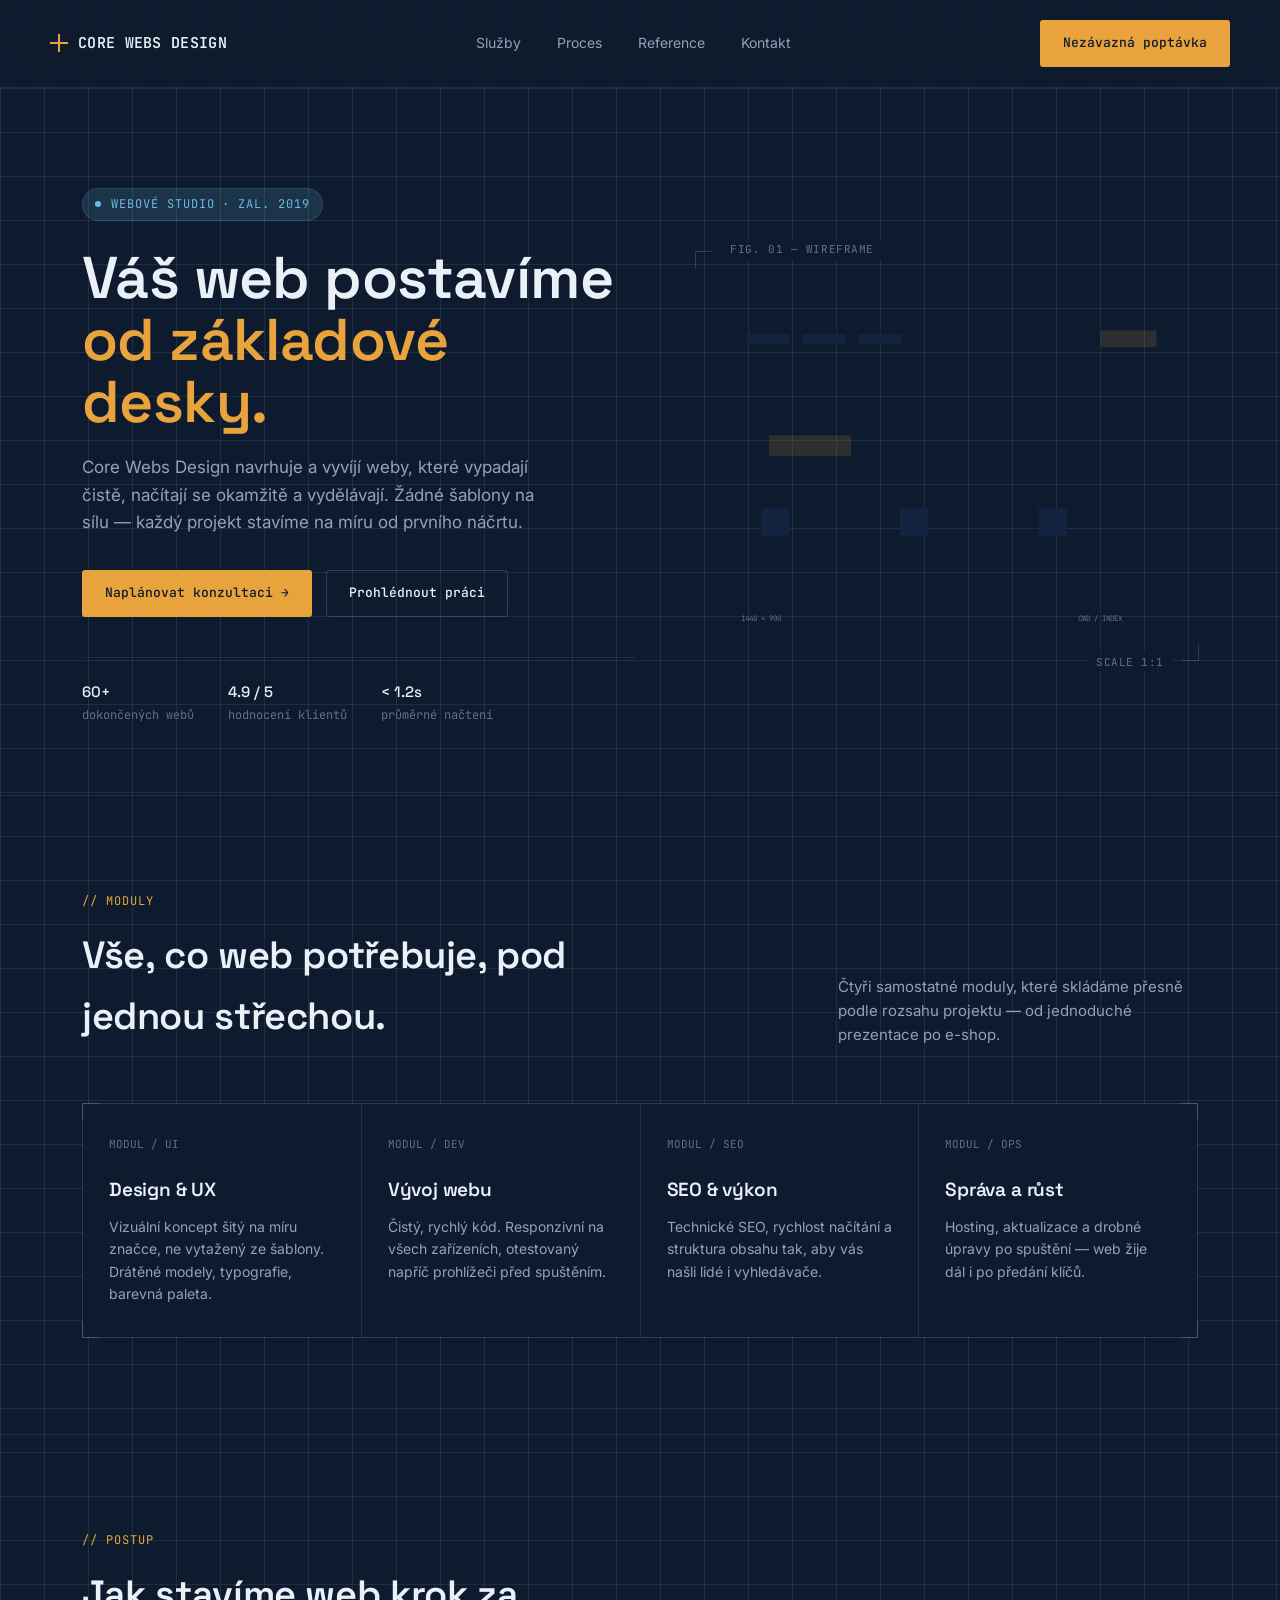
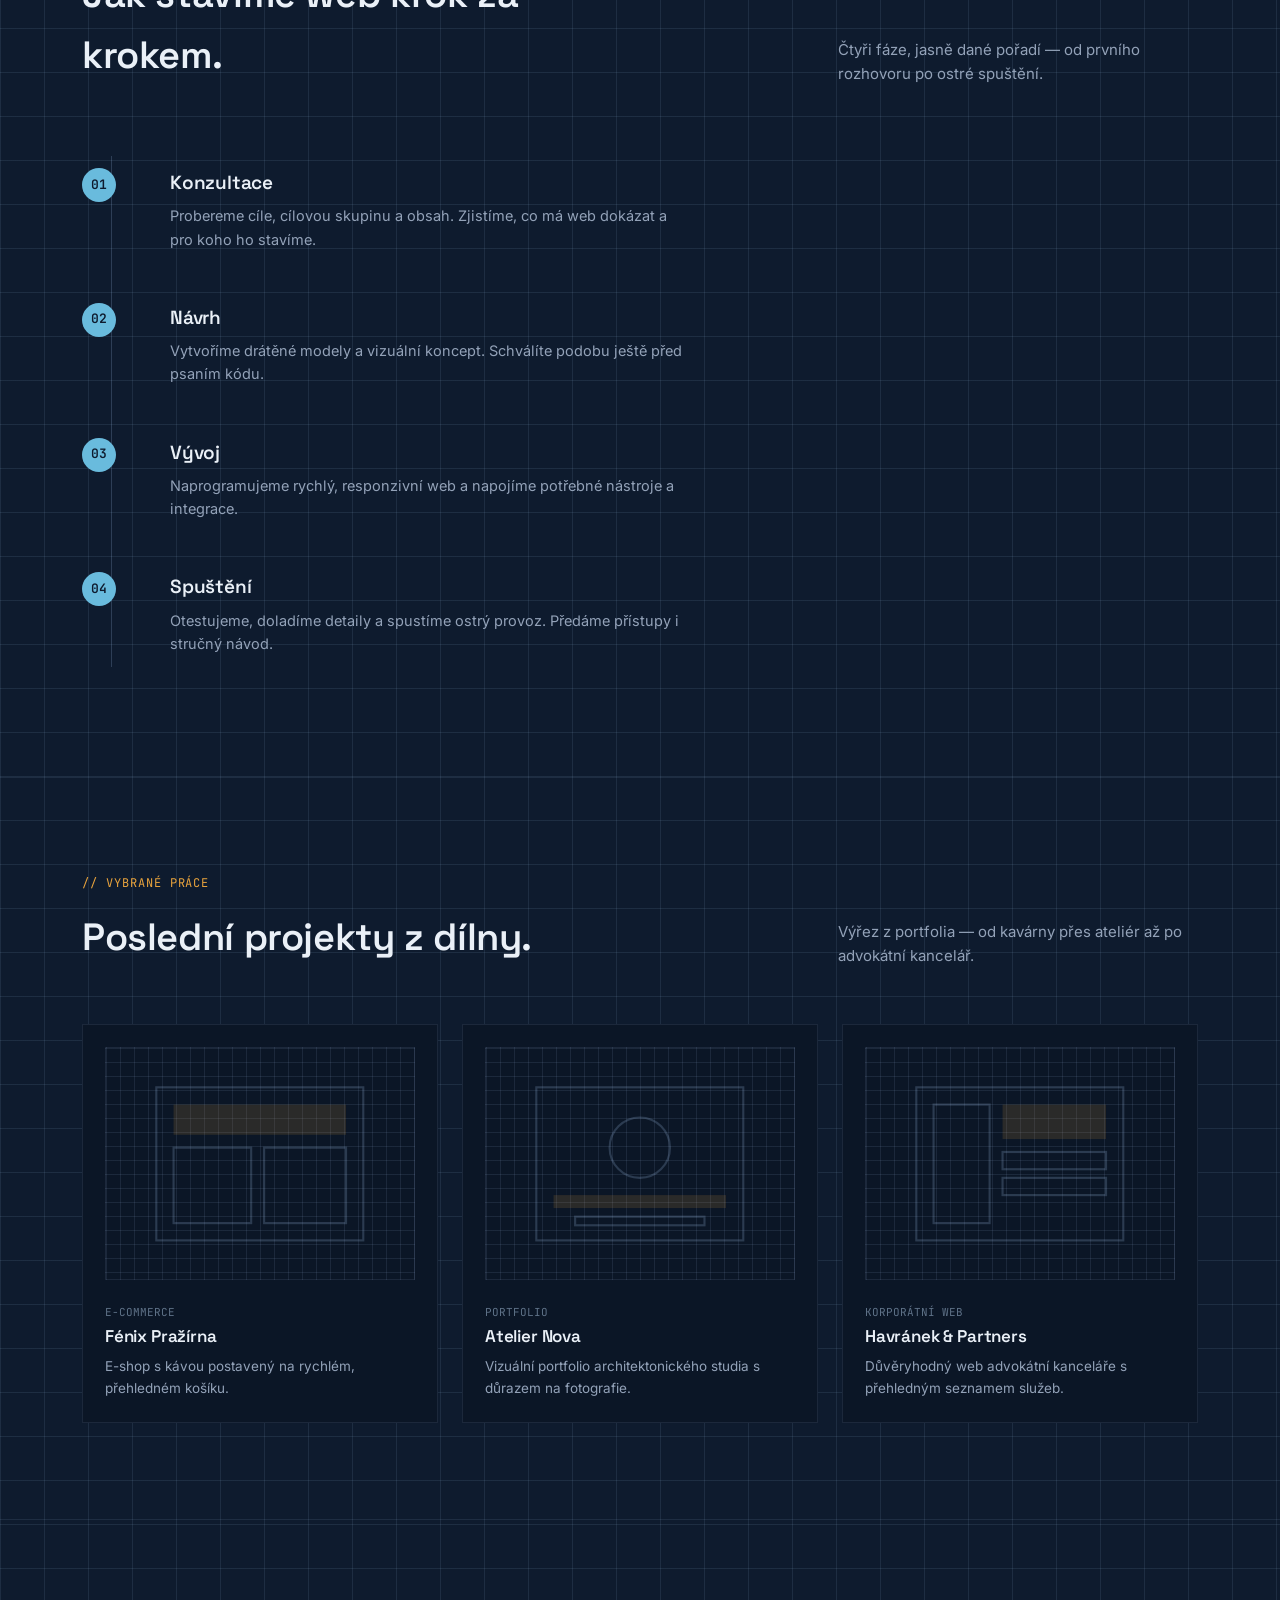
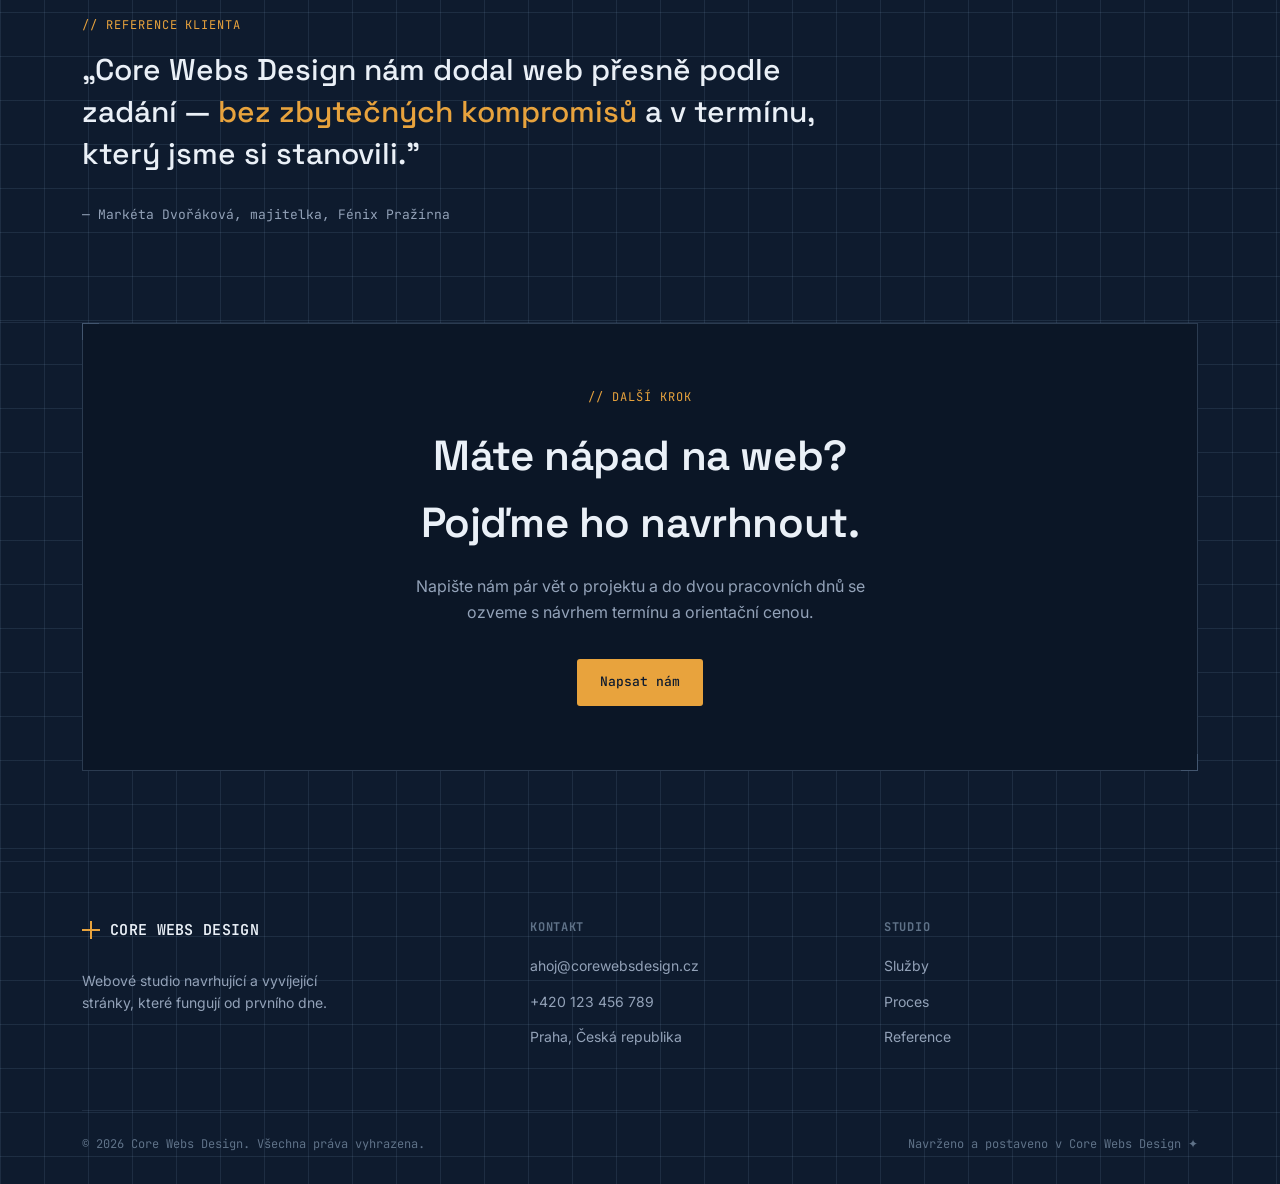
==== index.html @ 174289d1 "Add files via upload" ====
<!DOCTYPE html>
<html lang="cs">
<head>
<meta charset="UTF-8">
<meta name="viewport" content="width=device-width, initial-scale=1.0">
<title>Core Webs Design — Weby navržené od jádra</title>
<link rel="preconnect" href="https://fonts.googleapis.com">
<link rel="preconnect" href="https://fonts.gstatic.com" crossorigin>
<link href="https://fonts.googleapis.com/css2?family=Space+Grotesk:wght@400;500;600;700&family=Inter:wght@400;500;600&family=JetBrains+Mono:wght@400;500;600&display=swap" rel="stylesheet">
<style>
  :root{
    --ink:#0E1B2E;
    --panel:#132441;
    --panel-2:#0B1626;
    --grid-line: rgba(146,175,214,0.12);
    --grid-line-strong: rgba(146,175,214,0.24);
    --text:#EAF0F7;
    --text-muted:#93A2B8;
    --text-faint:#5F7288;
    --amber:#E8A33D;
    --amber-dim: rgba(232,163,61,0.14);
    --cyan:#69BBDD;
    --cyan-dim: rgba(105,187,221,0.16);
    --radius: 3px;
    --maxw: 1180px;
  }

  *{box-sizing:border-box; margin:0; padding:0;}

  html{scroll-behavior:smooth;}

  body{
    background:var(--ink);
    color:var(--text);
    font-family:'Inter', sans-serif;
    line-height:1.6;
    -webkit-font-smoothing:antialiased;
    background-image:
      linear-gradient(var(--grid-line) 1px, transparent 1px),
      linear-gradient(90deg, var(--grid-line) 1px, transparent 1px);
    background-size: 44px 44px;
  }

  .mono{ font-family:'JetBrains Mono', monospace; }

  h1,h2,h3{
    font-family:'Space Grotesk', sans-serif;
    font-weight:600;
    letter-spacing:-0.01em;
    color:var(--text);
  }

  a{ color:inherit; text-decoration:none; }

  img,svg{ display:block; max-width:100%; }

  .wrap{
    max-width:var(--maxw);
    margin:0 auto;
    padding:0 32px;
  }

  ::selection{ background:var(--amber); color:var(--ink); }

  :focus-visible{
    outline:2px solid var(--amber);
    outline-offset:3px;
  }

  /* ---------- Corner crosshairs (signature blueprint device) ---------- */
  .crosshairs{ position:relative; }
  .crosshairs::before,
  .crosshairs::after,
  .crosshairs .ch-tr,
  .crosshairs .ch-br{
    content:"";
    position:absolute;
    width:16px; height:16px;
    pointer-events:none;
  }
  .crosshairs::before{ top:-1px; left:-1px; border-top:1px solid var(--grid-line-strong); border-left:1px solid var(--grid-line-strong); }
  .crosshairs::after{ bottom:-1px; right:-1px; border-bottom:1px solid var(--grid-line-strong); border-right:1px solid var(--grid-line-strong); }
  .crosshairs .ch-tr{ top:-1px; right:-1px; border-top:1px solid var(--grid-line-strong); border-right:1px solid var(--grid-line-strong); }
  .crosshairs .ch-br{ bottom:-1px; left:-1px; border-bottom:1px solid var(--grid-line-strong); border-left:1px solid var(--grid-line-strong); }

  /* ---------- Header ---------- */
  header{
    position:sticky; top:0; z-index:50;
    background:rgba(14,27,46,0.86);
    backdrop-filter: blur(10px);
    border-bottom:1px solid var(--grid-line);
  }
  .nav{
    display:flex; align-items:center; justify-content:space-between;
    padding:20px 0;
  }
  .logo{
    display:flex; align-items:center; gap:10px;
    font-family:'JetBrains Mono', monospace;
    font-weight:600;
    font-size:15px;
    letter-spacing:0.02em;
    text-transform:uppercase;
  }
  .logo .mark{
    width:18px; height:18px;
    position:relative;
    flex-shrink:0;
  }
  .logo .mark::before, .logo .mark::after{
    content:""; position:absolute; background:var(--amber);
  }
  .logo .mark::before{ width:100%; height:2px; top:8px; left:0; }
  .logo .mark::after{ width:2px; height:100%; left:8px; top:0; }

  nav.links{ display:flex; gap:36px; }
  nav.links a{
    font-size:14px; color:var(--text-muted);
    transition:color .2s ease;
    position:relative;
  }
  nav.links a:hover{ color:var(--text); }

  .btn{
    display:inline-flex; align-items:center; gap:8px;
    font-family:'JetBrains Mono', monospace;
    font-size:13px;
    font-weight:500;
    padding:12px 22px;
    border-radius:var(--radius);
    border:1px solid transparent;
    cursor:pointer;
    transition:transform .15s ease, background .2s ease, border-color .2s ease;
    white-space:nowrap;
  }
  .btn-primary{
    background:var(--amber);
    color:var(--ink);
  }
  .btn-primary:hover{ transform:translateY(-2px); }
  .btn-ghost{
    border-color:var(--grid-line-strong);
    color:var(--text);
    background:transparent;
  }
  .btn-ghost:hover{ border-color:var(--amber); color:var(--amber); }

  .menu-toggle{ display:none; }

  /* ---------- Hero ---------- */
  .hero{
    padding:100px 0 90px;
  }
  .hero-grid{
    display:grid;
    grid-template-columns:1.05fr 0.95fr;
    gap:60px;
    align-items:center;
  }
  .eyebrow{
    display:inline-flex; align-items:center; gap:10px;
    font-family:'JetBrains Mono', monospace;
    font-size:12px;
    letter-spacing:0.08em;
    text-transform:uppercase;
    color:var(--cyan);
    padding:6px 12px;
    border:1px solid var(--cyan-dim);
    border-radius:20px;
    background:var(--cyan-dim);
    margin-bottom:26px;
  }
  .eyebrow .dot{ width:6px; height:6px; border-radius:50%; background:var(--cyan); }

  .hero h1{
    font-size:clamp(36px, 4.6vw, 60px);
    line-height:1.05;
    margin-bottom:22px;
  }
  .hero h1 em{
    font-style:normal;
    color:var(--amber);
  }
  .hero p.lede{
    font-size:17px;
    color:var(--text-muted);
    max-width:480px;
    margin-bottom:34px;
  }
  .hero-ctas{ display:flex; gap:14px; margin-bottom:40px; flex-wrap:wrap; }

  .hero-meta{
    display:flex; gap:34px;
    font-family:'JetBrains Mono', monospace;
    font-size:12px;
    color:var(--text-faint);
    border-top:1px solid var(--grid-line);
    padding-top:22px;
  }
  .hero-meta span b{ color:var(--text); font-weight:500; display:block; font-size:15px; margin-bottom:2px; font-family:'Space Grotesk',sans-serif;}

  /* Hero blueprint drawing */
  .blueprint-frame{
    position:relative;
    padding:26px;
  }
  .blueprint-frame .tag{
    position:absolute; top:-11px; left:26px;
    background:var(--ink);
    padding:0 8px;
    font-family:'JetBrains Mono', monospace;
    font-size:11px;
    letter-spacing:0.05em;
    color:var(--text-faint);
  }
  .blueprint-frame .tag-r{
    position:absolute; bottom:-11px; right:26px;
    background:var(--ink);
    padding:0 8px;
    font-family:'JetBrains Mono', monospace;
    font-size:11px;
    letter-spacing:0.05em;
    color:var(--text-faint);
  }

  #build-svg .draw{
    fill:none;
    stroke:var(--cyan);
    stroke-width:1.4;
    stroke-linecap:round;
    stroke-linejoin:round;
    stroke-dasharray:1;
    stroke-dashoffset:1;
    animation:draw-line 1.8s ease forwards;
    animation-delay: var(--d, 0s);
  }
  #build-svg .fill-block{
    fill:var(--panel);
    opacity:0;
    animation:fade-in .6s ease forwards;
    animation-delay: var(--d, 0s);
  }
  #build-svg .fill-amber{ fill:var(--amber-dim); }
  #build-svg .dim-text{ font-family:'JetBrains Mono', monospace; font-size:8px; fill:var(--text-faint); opacity:0; animation:fade-in .5s ease forwards; animation-delay: var(--d, 0s);}

  @keyframes fade-in{ to{ opacity:1; } }

  @media (prefers-reduced-motion: reduce){
    #build-svg .draw{ animation:none; stroke-dasharray:none; stroke-dashoffset:0; }
    #build-svg .fill-block, #build-svg .dim-text{ animation:none; opacity:1; }
  }

  /* ---------- Section shell ---------- */
  section{ padding:96px 0; border-top:1px solid var(--grid-line); position:relative; }
  .section-head{
    display:flex; justify-content:space-between; align-items:flex-end;
    gap:24px;
    margin-bottom:56px;
    flex-wrap:wrap;
  }
  .section-tag{
    font-family:'JetBrains Mono', monospace;
    font-size:12px;
    letter-spacing:0.08em;
    text-transform:uppercase;
    color:var(--amber);
    display:block;
    margin-bottom:14px;
  }
  .section-head h2{ font-size:clamp(26px,3vw,38px); max-width:560px; }
  .section-head p{ color:var(--text-muted); max-width:360px; font-size:15px; }

  /* ---------- Services ---------- */
  .services-grid{
    display:grid;
    grid-template-columns:repeat(4, 1fr);
    gap:1px;
    background:var(--grid-line);
    border:1px solid var(--grid-line);
  }
  .service-card{
    background:var(--ink);
    padding:32px 26px;
    transition:background .25s ease;
  }
  .service-card:hover{ background:var(--panel-2); }
  .service-card .code{
    font-family:'JetBrains Mono', monospace;
    font-size:11px;
    color:var(--text-faint);
    margin-bottom:22px;
    display:block;
  }
  .service-card h3{ font-size:19px; margin-bottom:10px; }
  .service-card p{ font-size:14px; color:var(--text-muted); }

  /* ---------- Process ---------- */
  .process-list{ position:relative; }
  .process-list::before{
    content:"";
    position:absolute;
    left:29px; top:14px; bottom:14px;
    width:1px;
    background:var(--grid-line-strong);
  }
  .process-item{
    display:grid;
    grid-template-columns:60px 1fr;
    gap:28px;
    padding:26px 0;
    position:relative;
  }
  .process-item .num{
    font-family:'JetBrains Mono', monospace;
    font-size:13px;
    color:var(--ink);
    background:var(--cyan);
    width:34px; height:34px;
    border-radius:50%;
    display:flex; align-items:center; justify-content:center;
    position:relative; z-index:1;
    font-weight:600;
  }
  .process-item h3{ font-size:19px; margin-bottom:6px; }
  .process-item p{ color:var(--text-muted); font-size:14.5px; max-width:520px; }

  /* ---------- Work ---------- */
  .work-grid{
    display:grid;
    grid-template-columns:repeat(3,1fr);
    gap:24px;
  }
  .work-card{
    padding:22px;
    border:1px solid var(--grid-line);
    background:var(--panel-2);
    transition:border-color .2s ease, transform .2s ease;
  }
  .work-card:hover{ border-color:var(--grid-line-strong); transform:translateY(-4px); }
  .work-thumb{
    aspect-ratio:4/3;
    border:1px solid var(--grid-line);
    margin-bottom:18px;
    position:relative;
    overflow:hidden;
    background:
      linear-gradient(var(--grid-line) 1px, transparent 1px),
      linear-gradient(90deg, var(--grid-line) 1px, transparent 1px);
    background-size:14px 14px;
    display:flex;
    align-items:center;
    justify-content:center;
  }
  .work-thumb svg{ width:70%; }
  .work-card .flabel{
    font-family:'JetBrains Mono', monospace;
    font-size:11px;
    color:var(--text-faint);
    margin-bottom:8px;
  }
  .work-card h3{ font-size:17px; margin-bottom:6px; }
  .work-card p{ font-size:13.5px; color:var(--text-muted); }

  /* ---------- Testimonial ---------- */
  .testimonial{
    max-width:760px;
  }
  .testimonial blockquote{
    font-family:'Space Grotesk', sans-serif;
    font-size:clamp(22px,2.6vw,30px);
    line-height:1.4;
    color:var(--text);
    font-weight:500;
    margin-bottom:26px;
  }
  .testimonial blockquote span{ color:var(--amber); }
  .testimonial cite{
    font-style:normal;
    font-family:'JetBrains Mono', monospace;
    font-size:13px;
    color:var(--text-muted);
  }

  /* ---------- CTA banner ---------- */
  .cta-banner{
    border-top:1px solid var(--grid-line);
    padding:90px 0;
  }
  .cta-inner{
    border:1px solid var(--grid-line-strong);
    padding:64px 48px;
    text-align:center;
    position:relative;
    background:var(--panel-2);
  }
  .cta-inner h2{ font-size:clamp(28px,3.6vw,42px); margin-bottom:18px; }
  .cta-inner p{ color:var(--text-muted); margin-bottom:34px; max-width:480px; margin-left:auto; margin-right:auto; }

  /* ---------- Footer ---------- */
  footer{ border-top:1px solid var(--grid-line); padding:56px 0 30px; }
  .footer-grid{
    display:grid;
    grid-template-columns:1.3fr 1fr 1fr;
    gap:40px;
    margin-bottom:50px;
  }
  footer h4{
    font-family:'JetBrains Mono', monospace;
    font-size:12px;
    text-transform:uppercase;
    letter-spacing:0.06em;
    color:var(--text-faint);
    margin-bottom:16px;
  }
  footer ul{ list-style:none; }
  footer ul li{ margin-bottom:10px; }
  footer ul li a{ color:var(--text-muted); font-size:14px; transition:color .2s ease; }
  footer ul li a:hover{ color:var(--amber); }
  .footer-bottom{
    display:flex; justify-content:space-between; align-items:center;
    border-top:1px solid var(--grid-line);
    padding-top:24px;
    font-family:'JetBrains Mono', monospace;
    font-size:12px;
    color:var(--text-faint);
    flex-wrap:wrap;
    gap:10px;
  }

  /* ---------- Responsive ---------- */
  @media (max-width:900px){
    .hero-grid{ grid-template-columns:1fr; }
    .blueprint-frame{ order:-1; }
    .services-grid{ grid-template-columns:repeat(2,1fr); }
    .work-grid{ grid-template-columns:1fr; }
    .footer-grid{ grid-template-columns:1fr 1fr; }
  }
  @media (max-width:640px){
    .wrap{ padding:0 20px; }
    nav.links{ display:none; }
    .hero{ padding:64px 0 60px; }
    .services-grid{ grid-template-columns:1fr; }
    .hero-meta{ flex-wrap:wrap; row-gap:16px; }
    .footer-grid{ grid-template-columns:1fr; }
    .cta-inner{ padding:44px 24px; }
    section{ padding:70px 0; }
  }
</style>
</head>
<body>

<header>
  <div class="wrap nav">
    <a href="#top" class="logo"><span class="mark"></span>Core Webs Design</a>
    <nav class="links">
      <a href="#sluzby">Služby</a>
      <a href="#proces">Proces</a>
      <a href="#reference">Reference</a>
      <a href="#kontakt">Kontakt</a>
    </nav>
    <a href="#kontakt" class="btn btn-primary">Nezávazná poptávka</a>
  </div>
</header>

<main id="top">

  <!-- ================= HERO ================= -->
  <section class="hero" style="border-top:none; padding-bottom:70px;">
    <div class="wrap hero-grid">
      <div>
        <span class="eyebrow"><span class="dot"></span>webové studio · zal. 2019</span>
        <h1>Váš web postavíme <em>od základové desky.</em></h1>
        <p class="lede">Core Webs Design navrhuje a vyvíjí weby, které vypadají čistě, načítají se okamžitě a vydělávají. Žádné šablony na sílu — každý projekt stavíme na míru od prvního náčrtu.</p>
        <div class="hero-ctas">
          <a href="#kontakt" class="btn btn-primary">Naplánovat konzultaci →</a>
          <a href="#reference" class="btn btn-ghost">Prohlédnout práci</a>
        </div>
        <div class="hero-meta">
          <span><b>60+</b>dokončených webů</span>
          <span><b>4.9 / 5</b>hodnocení klientů</span>
          <span><b>&lt; 1.2s</b>průměrné načtení</span>
        </div>
      </div>

      <div class="blueprint-frame crosshairs">
        <span class="tag mono">FIG. 01 — WIREFRAME</span>
        <span class="tag-r mono">SCALE 1:1</span>
        <svg id="build-svg" viewBox="0 0 480 380" xmlns="http://www.w3.org/2000/svg">
          <!-- outer browser frame -->
          <rect class="draw" x="10" y="10" width="460" height="360" rx="4" pathLength="1" style="--d:0s"/>
          <!-- browser bar -->
          <line class="draw" x1="10" y1="46" x2="470" y2="46" pathLength="1" style="--d:0.15s"/>
          <circle class="draw" cx="30" cy="28" r="5" pathLength="1" style="--d:0.2s"/>
          <circle class="draw" cx="48" cy="28" r="5" pathLength="1" style="--d:0.25s"/>
          <circle class="draw" cx="66" cy="28" r="5" pathLength="1" style="--d:0.3s"/>
          <rect class="draw" x="100" y="20" width="220" height="16" rx="8" pathLength="1" style="--d:0.35s"/>

          <!-- nav row -->
          <rect class="fill-block" x="26" y="60" width="46" height="10" style="--d:0.9s"/>
          <rect class="fill-block" x="86" y="60" width="46" height="10" style="--d:0.95s"/>
          <rect class="fill-block" x="146" y="60" width="46" height="10" style="--d:1s"/>
          <rect class="fill-amber fill-block" x="404" y="56" width="60" height="18" style="--d:1.05s"/>

          <!-- hero block -->
          <rect class="draw" x="26" y="92" width="428" height="120" pathLength="1" style="--d:0.5s"/>
          <line class="draw" x1="50" y1="126" x2="260" y2="126" pathLength="1" style="--d:0.75s"/>
          <line class="draw" x1="50" y1="146" x2="220" y2="146" pathLength="1" style="--d:0.8s"/>
          <rect class="fill-amber fill-block" x="50" y="168" width="88" height="22" style="--d:1.1s"/>

          <!-- three column cards -->
          <rect class="draw" x="26" y="230" width="132" height="120" pathLength="1" style="--d:0.55s"/>
          <rect class="draw" x="174" y="230" width="132" height="120" pathLength="1" style="--d:0.6s"/>
          <rect class="draw" x="322" y="230" width="132" height="120" pathLength="1" style="--d:0.65s"/>
          <rect class="fill-block" x="42" y="246" width="30" height="30" style="--d:1.15s"/>
          <rect class="fill-block" x="190" y="246" width="30" height="30" style="--d:1.2s"/>
          <rect class="fill-block" x="338" y="246" width="30" height="30" style="--d:1.25s"/>
          <line class="draw" x1="42" y1="296" x2="140" y2="296" pathLength="1" style="--d:0.85s"/>
          <line class="draw" x1="190" y1="296" x2="288" y2="296" pathLength="1" style="--d:0.9s"/>
          <line class="draw" x1="338" y1="296" x2="436" y2="296" pathLength="1" style="--d:0.95s"/>

          <!-- dimension annotations -->
          <text class="dim-text" x="20" y="366" style="--d:1.4s">1440 × 900</text>
          <text class="dim-text" x="380" y="366" style="--d:1.5s">CWD / INDEX</text>
        </svg>
      </div>
    </div>
  </section>

  <!-- ================= SLUŽBY ================= -->
  <section id="sluzby">
    <div class="wrap">
      <div class="section-head">
        <div>
          <span class="section-tag">// moduly</span>
          <h2>Vše, co web potřebuje, pod jednou střechou.</h2>
        </div>
        <p>Čtyři samostatné moduly, které skládáme přesně podle rozsahu projektu — od jednoduché prezentace po e-shop.</p>
      </div>
    </div>
    <div class="wrap">
      <div class="services-grid crosshairs">
        <div class="ch-tr"></div><div class="ch-br"></div>
        <div class="service-card">
          <span class="code mono">MODUL / UI</span>
          <h3>Design & UX</h3>
          <p>Vizuální koncept šitý na míru značce, ne vytažený ze šablony. Drátěné modely, typografie, barevná paleta.</p>
        </div>
        <div class="service-card">
          <span class="code mono">MODUL / DEV</span>
          <h3>Vývoj webu</h3>
          <p>Čistý, rychlý kód. Responzivní na všech zařízeních, otestovaný napříč prohlížeči před spuštěním.</p>
        </div>
        <div class="service-card">
          <span class="code mono">MODUL / SEO</span>
          <h3>SEO & výkon</h3>
          <p>Technické SEO, rychlost načítání a struktura obsahu tak, aby vás našli lidé i vyhledávače.</p>
        </div>
        <div class="service-card">
          <span class="code mono">MODUL / OPS</span>
          <h3>Správa a růst</h3>
          <p>Hosting, aktualizace a drobné úpravy po spuštění — web žije dál i po předání klíčů.</p>
        </div>
      </div>
    </div>
  </section>

  <!-- ================= PROCES ================= -->
  <section id="proces">
    <div class="wrap">
      <div class="section-head">
        <div>
          <span class="section-tag">// postup</span>
          <h2>Jak stavíme web krok za krokem.</h2>
        </div>
        <p>Čtyři fáze, jasně dané pořadí — od prvního rozhovoru po ostré spuštění.</p>
      </div>

      <div class="process-list">
        <div class="process-item">
          <span class="num mono">01</span>
          <div>
            <h3>Konzultace</h3>
            <p>Probereme cíle, cílovou skupinu a obsah. Zjistíme, co má web dokázat a pro koho ho stavíme.</p>
          </div>
        </div>
        <div class="process-item">
          <span class="num mono">02</span>
          <div>
            <h3>Návrh</h3>
            <p>Vytvoříme drátěné modely a vizuální koncept. Schválíte podobu ještě před psaním kódu.</p>
          </div>
        </div>
        <div class="process-item">
          <span class="num mono">03</span>
          <div>
            <h3>Vývoj</h3>
            <p>Naprogramujeme rychlý, responzivní web a napojíme potřebné nástroje a integrace.</p>
          </div>
        </div>
        <div class="process-item">
          <span class="num mono">04</span>
          <div>
            <h3>Spuštění</h3>
            <p>Otestujeme, doladíme detaily a spustíme ostrý provoz. Předáme přístupy i stručný návod.</p>
          </div>
        </div>
      </div>
    </div>
  </section>

  <!-- ================= REFERENCE ================= -->
  <section id="reference">
    <div class="wrap">
      <div class="section-head">
        <div>
          <span class="section-tag">// vybrané práce</span>
          <h2>Poslední projekty z dílny.</h2>
        </div>
        <p>Výřez z portfolia — od kavárny přes ateliér až po advokátní kancelář.</p>
      </div>

      <div class="work-grid">
        <div class="work-card">
          <div class="work-thumb">
            <svg viewBox="0 0 100 75"><rect x="2" y="2" width="96" height="71" fill="none" stroke="var(--grid-line-strong)"/><rect x="10" y="10" width="80" height="14" fill="var(--amber-dim)"/><rect x="10" y="30" width="36" height="35" fill="none" stroke="var(--grid-line-strong)"/><rect x="52" y="30" width="38" height="35" fill="none" stroke="var(--grid-line-strong)"/></svg>
          </div>
          <span class="flabel mono">E-COMMERCE</span>
          <h3>Fénix Pražírna</h3>
          <p>E-shop s kávou postavený na rychlém, přehledném košíku.</p>
        </div>
        <div class="work-card">
          <div class="work-thumb">
            <svg viewBox="0 0 100 75"><rect x="2" y="2" width="96" height="71" fill="none" stroke="var(--grid-line-strong)"/><circle cx="50" cy="30" r="14" fill="none" stroke="var(--grid-line-strong)"/><rect x="10" y="52" width="80" height="6" fill="var(--amber-dim)"/><rect x="20" y="62" width="60" height="4" fill="none" stroke="var(--grid-line-strong)"/></svg>
          </div>
          <span class="flabel mono">PORTFOLIO</span>
          <h3>Atelier Nova</h3>
          <p>Vizuální portfolio architektonického studia s důrazem na fotografie.</p>
        </div>
        <div class="work-card">
          <div class="work-thumb">
            <svg viewBox="0 0 100 75"><rect x="2" y="2" width="96" height="71" fill="none" stroke="var(--grid-line-strong)"/><rect x="10" y="10" width="26" height="55" fill="none" stroke="var(--grid-line-strong)"/><rect x="42" y="10" width="48" height="16" fill="var(--amber-dim)"/><rect x="42" y="32" width="48" height="8" fill="none" stroke="var(--grid-line-strong)"/><rect x="42" y="44" width="48" height="8" fill="none" stroke="var(--grid-line-strong)"/></svg>
          </div>
          <span class="flabel mono">KORPORÁTNÍ WEB</span>
          <h3>Havránek & Partners</h3>
          <p>Důvěryhodný web advokátní kanceláře s přehledným seznamem služeb.</p>
        </div>
      </div>
    </div>
  </section>

  <!-- ================= TESTIMONIAL ================= -->
  <section>
    <div class="wrap">
      <div class="testimonial">
        <span class="section-tag">// reference klienta</span>
        <blockquote>„Core Webs Design nám dodal web přesně podle zadání — <span>bez zbytečných kompromisů</span> a v termínu, který jsme si stanovili."</blockquote>
        <cite>— Markéta Dvořáková, majitelka, Fénix Pražírna</cite>
      </div>
    </div>
  </section>

  <!-- ================= CTA ================= -->
  <section class="cta-banner" style="padding-top:0;">
    <div class="wrap">
      <div class="cta-inner crosshairs">
        <span class="section-tag" style="display:flex; justify-content:center;">// další krok</span>
        <h2>Máte nápad na web?<br>Pojďme ho navrhnout.</h2>
        <p>Napište nám pár vět o projektu a do dvou pracovních dnů se ozveme s návrhem termínu a orientační cenou.</p>
        <a href="#kontakt" class="btn btn-primary">Napsat nám</a>
      </div>
    </div>
  </section>

</main>

<footer id="kontakt">
  <div class="wrap">
    <div class="footer-grid">
      <div>
        <a href="#top" class="logo" style="margin-bottom:14px; display:inline-flex;"><span class="mark"></span>Core Webs Design</a>
        <p style="color:var(--text-muted); font-size:14px; max-width:280px; margin-top:14px;">Webové studio navrhující a vyvíjející stránky, které fungují od prvního dne.</p>
      </div>
      <div>
        <h4>Kontakt</h4>
        <ul>
          <li><a href="mailto:ahoj@corewebsdesign.cz">ahoj@corewebsdesign.cz</a></li>
          <li><a href="tel:+420123456789">+420 123 456 789</a></li>
          <li><a href="#">Praha, Česká republika</a></li>
        </ul>
      </div>
      <div>
        <h4>Studio</h4>
        <ul>
          <li><a href="#sluzby">Služby</a></li>
          <li><a href="#proces">Proces</a></li>
          <li><a href="#reference">Reference</a></li>
        </ul>
      </div>
    </div>
    <div class="footer-bottom">
      <span>© 2026 Core Webs Design. Všechna práva vyhrazena.</span>
      <span>Navrženo a postaveno v Core Webs Design ✦</span>
    </div>
  </div>
</footer>

</body>
</html>
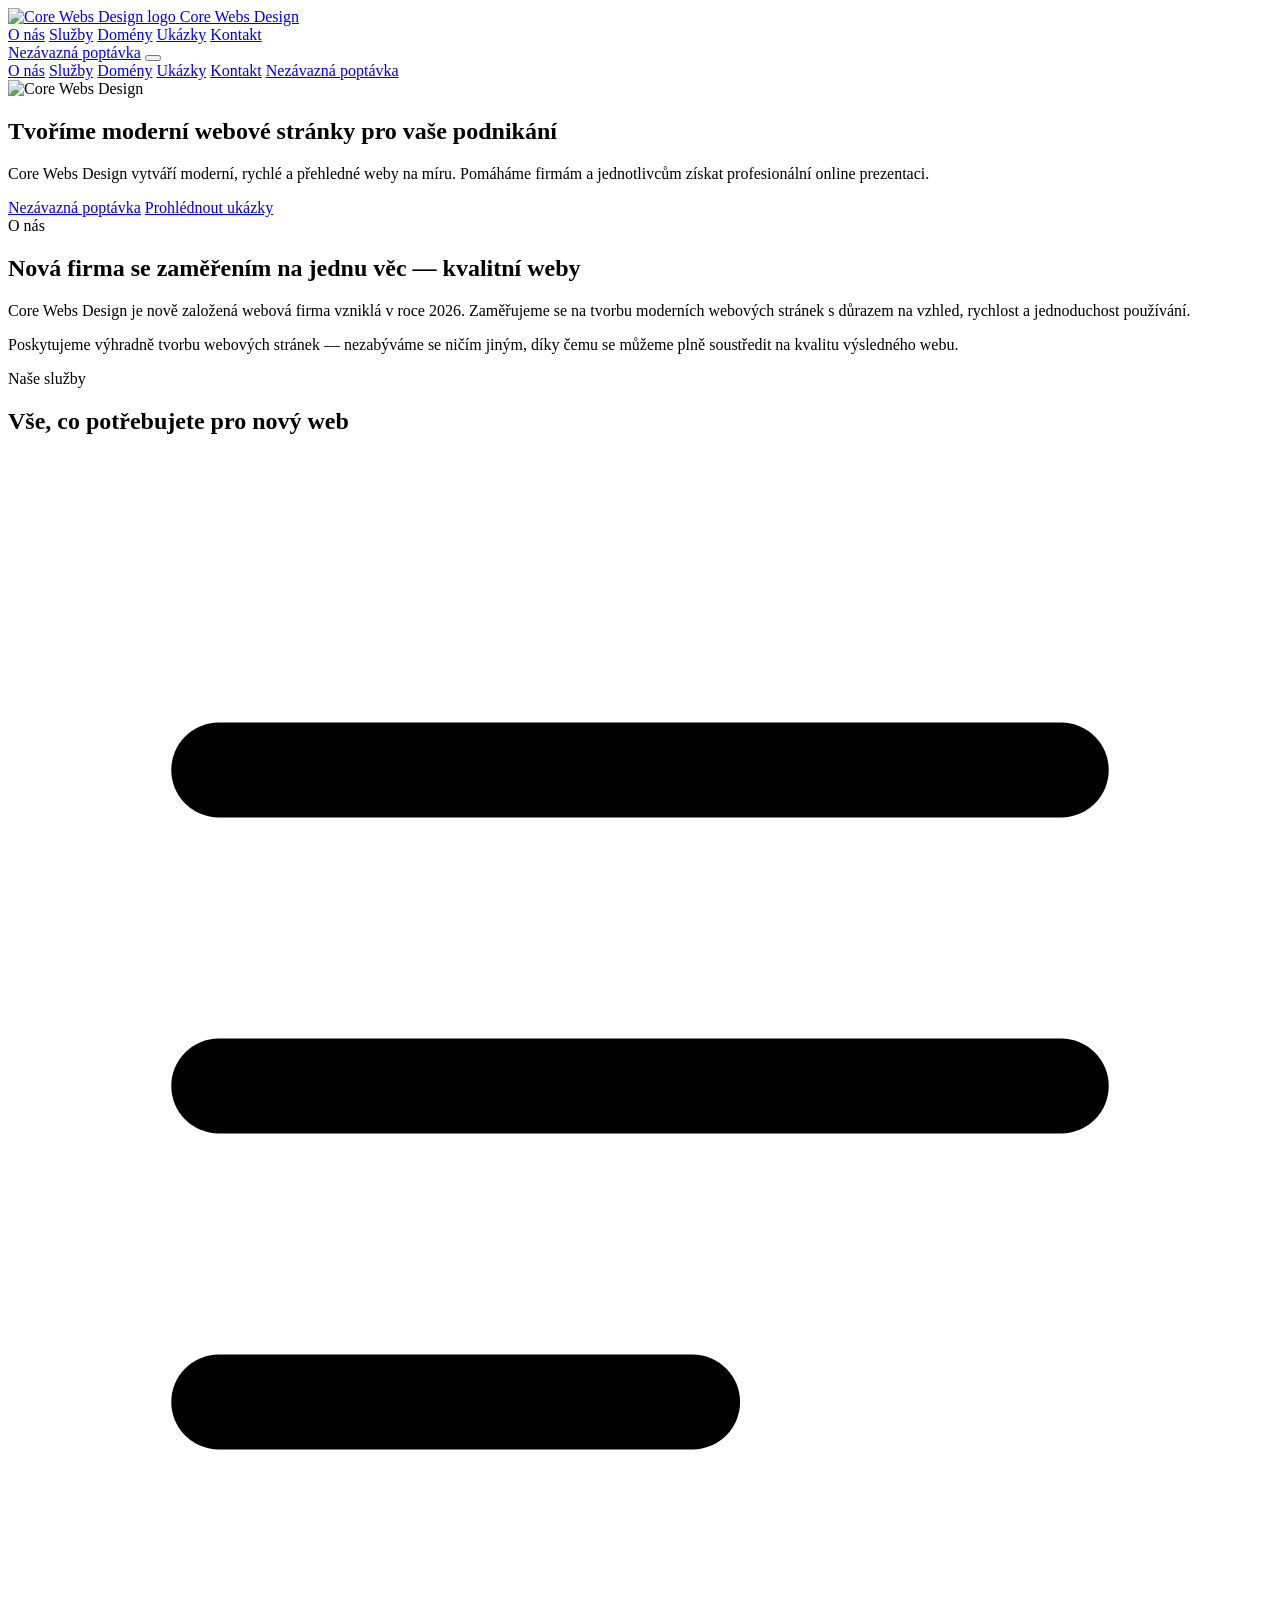
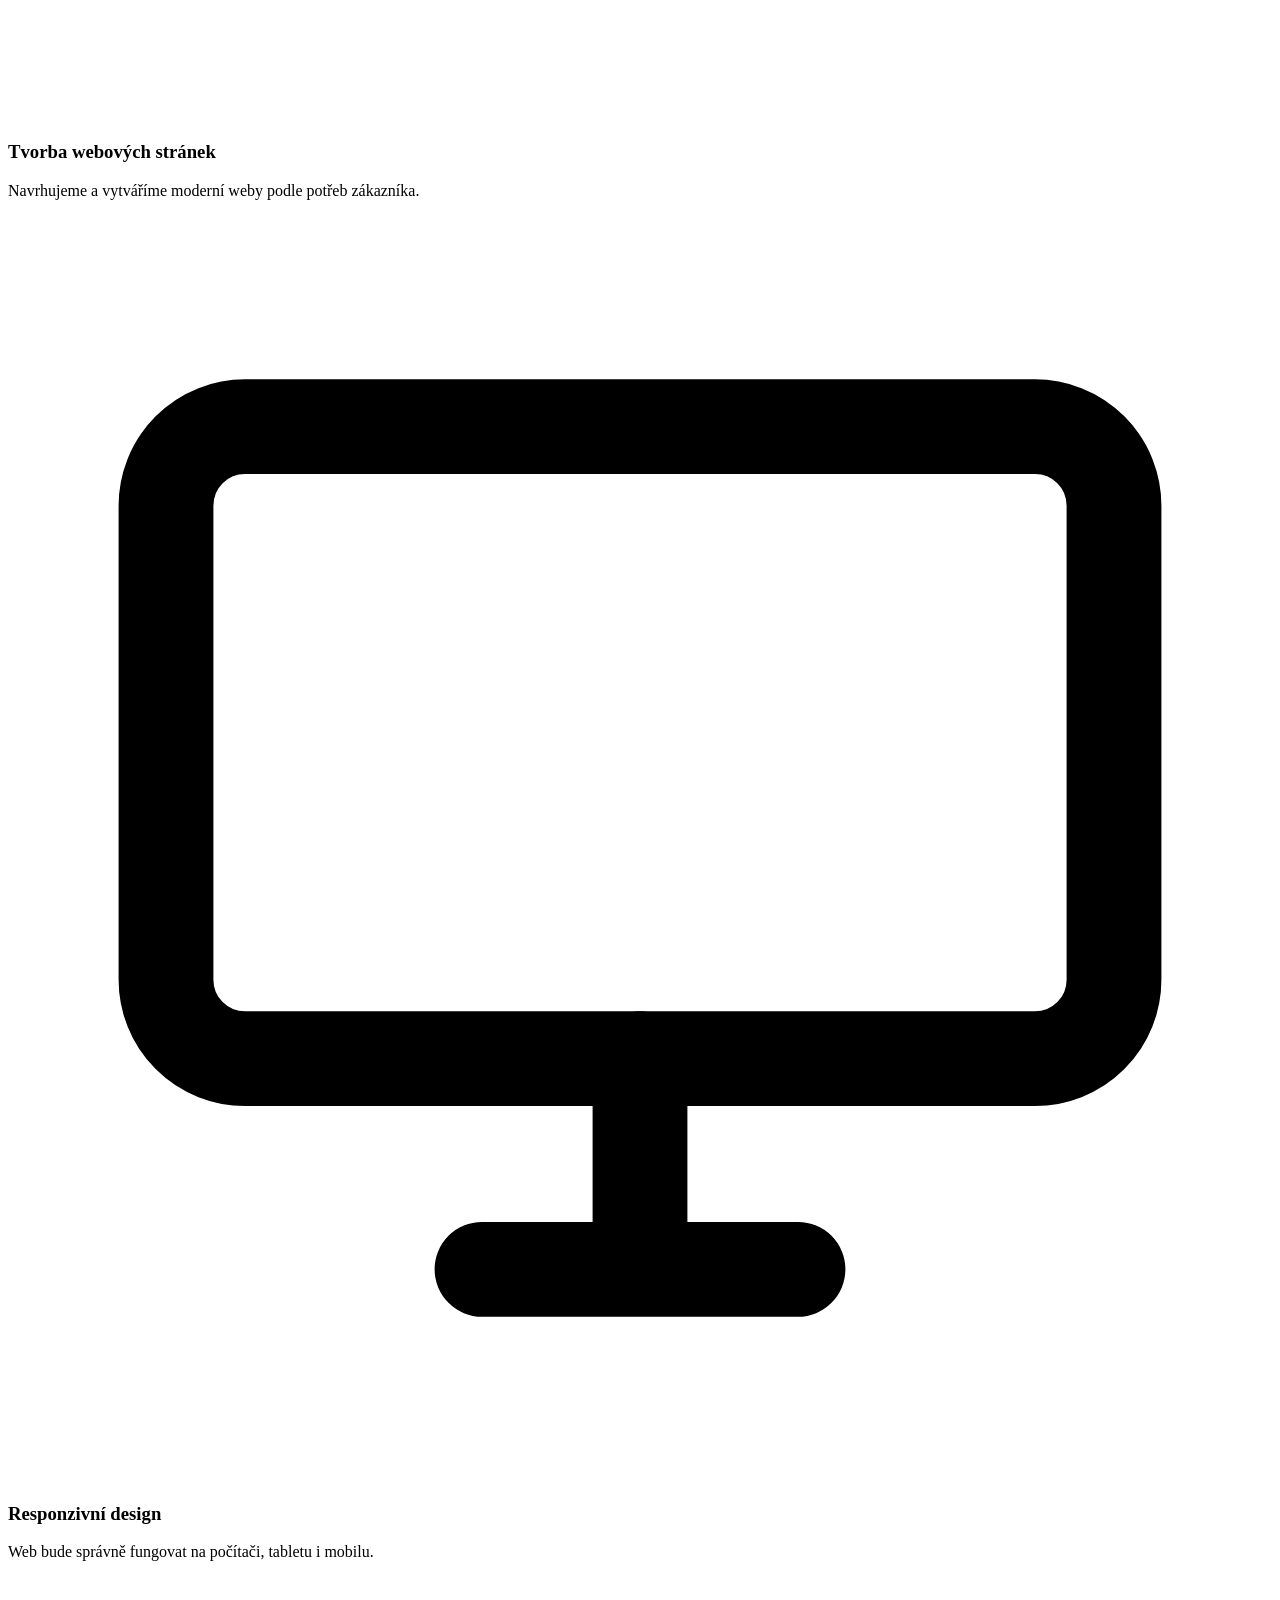
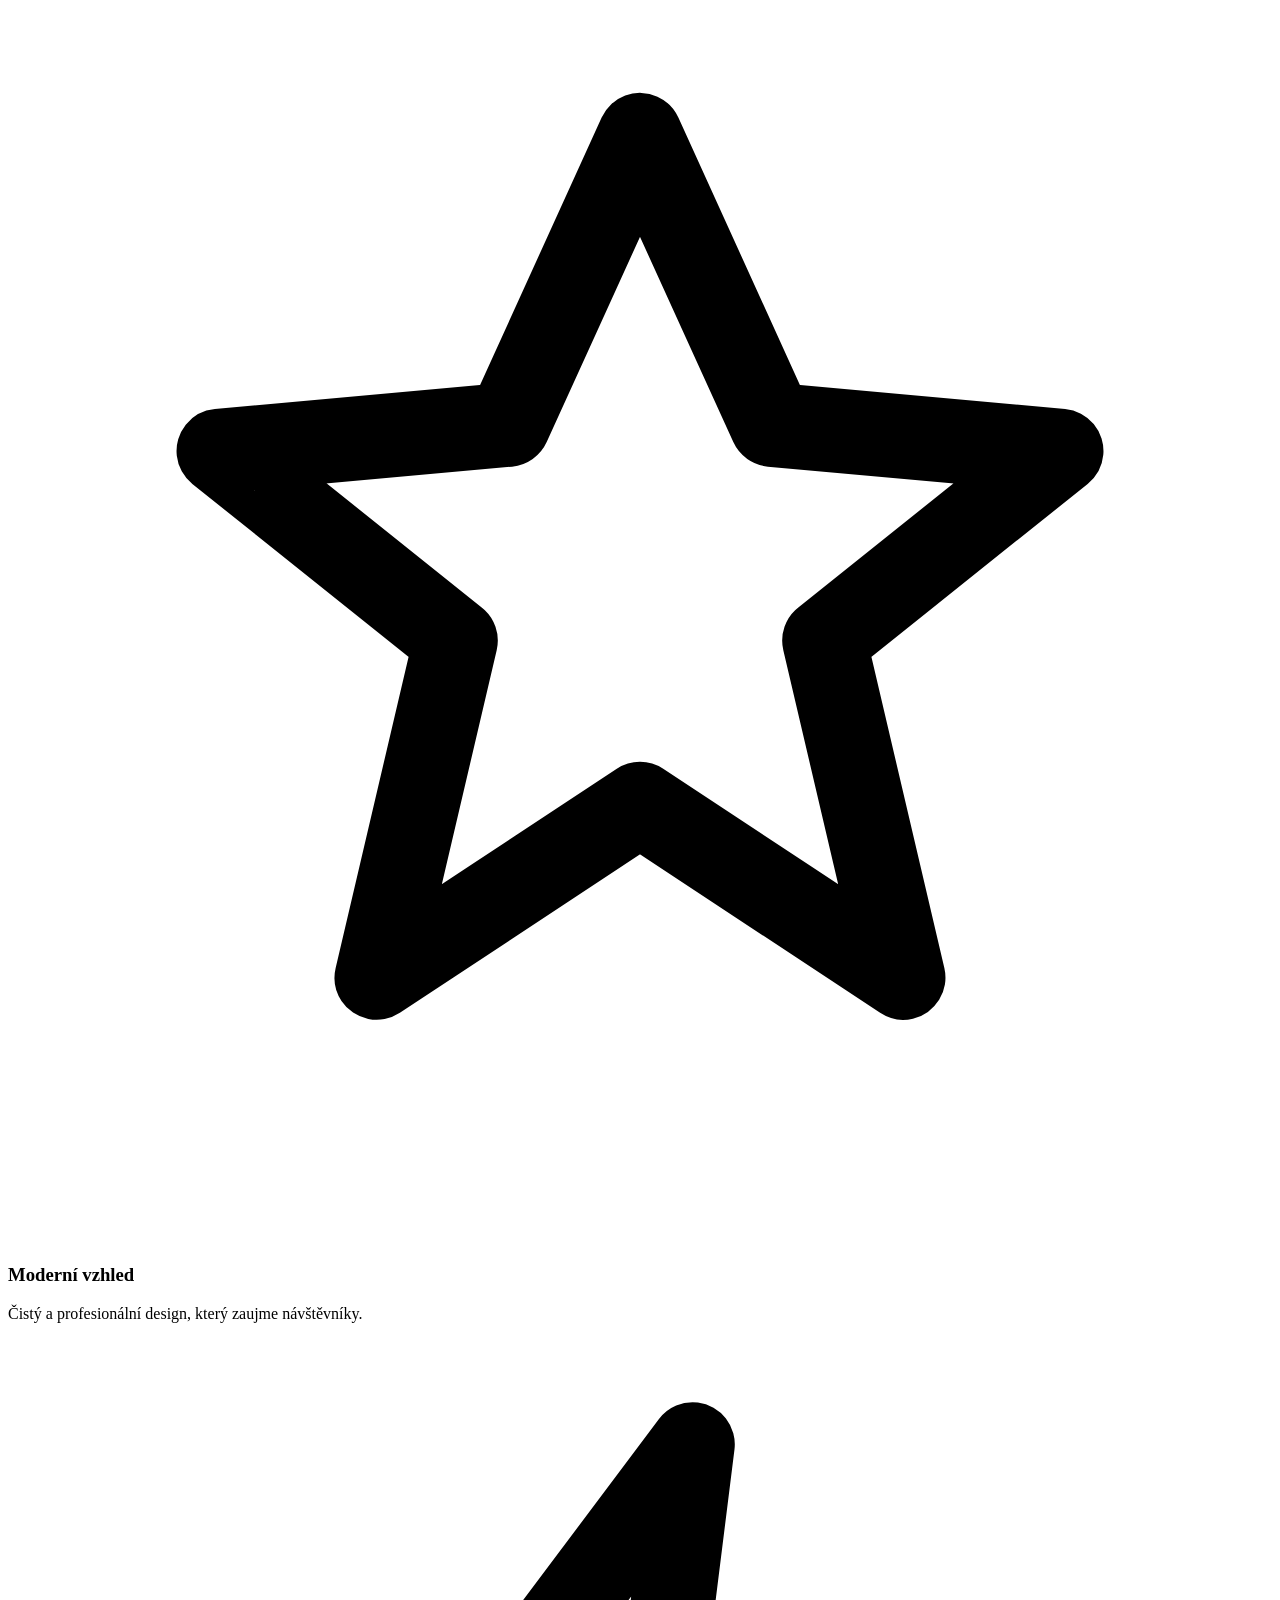
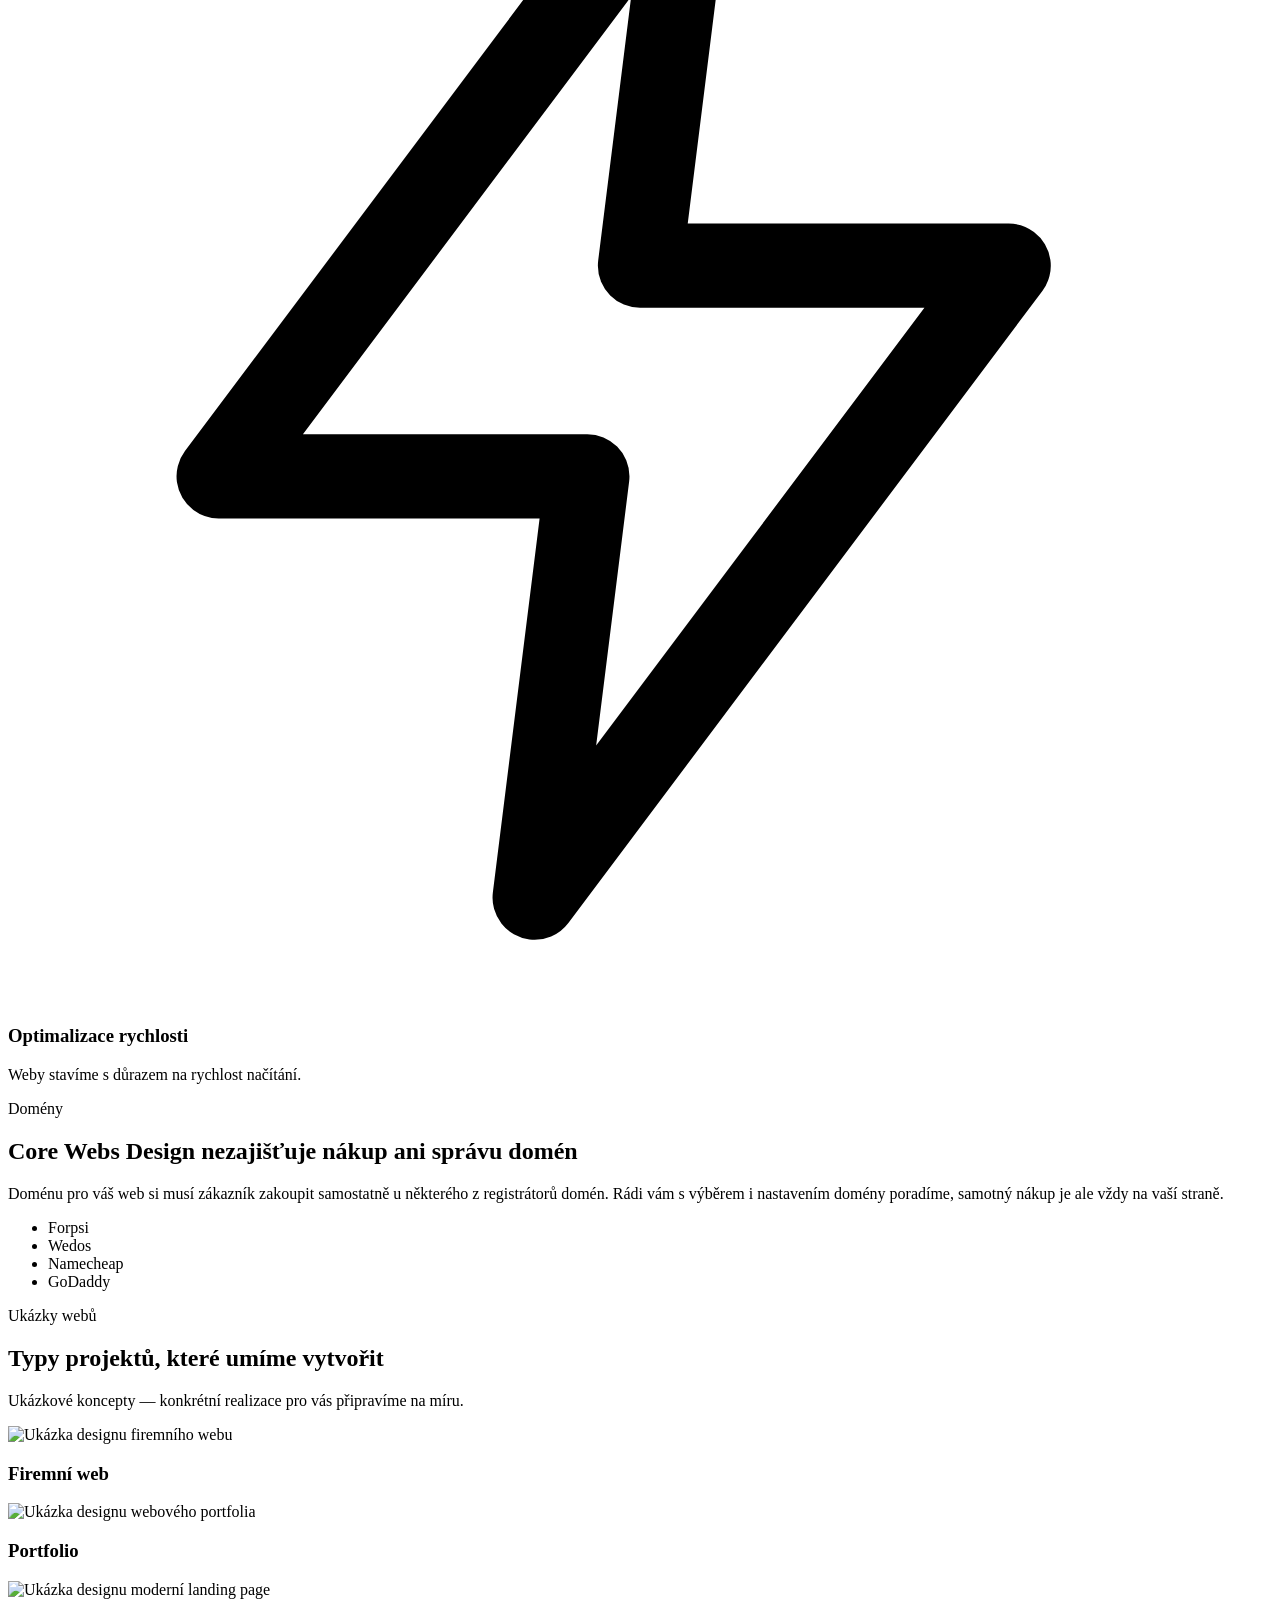
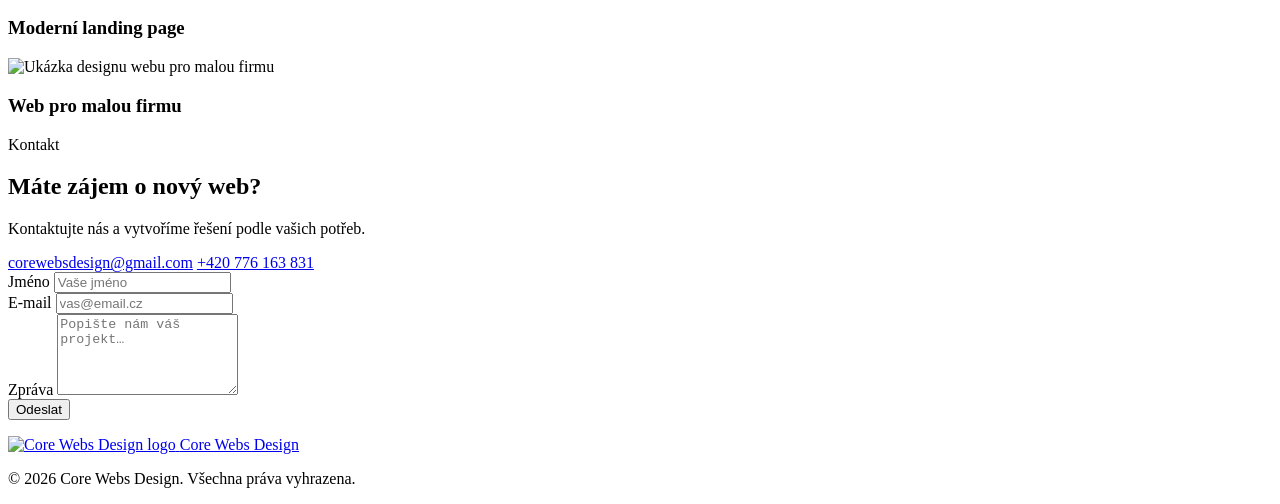
==== commit c1a099a5: "Add files via upload" ====
--- a/index.html
+++ b/index.html
@@ -1,708 +1,240 @@
-<!DOCTYPE html>
-<html lang="cs">
-<head>
-<meta charset="UTF-8">
-<meta name="viewport" content="width=device-width, initial-scale=1.0">
-<title>Core Webs Design — Weby navržené od jádra</title>
-<link rel="preconnect" href="https://fonts.googleapis.com">
-<link rel="preconnect" href="https://fonts.gstatic.com" crossorigin>
-<link href="https://fonts.googleapis.com/css2?family=Space+Grotesk:wght@400;500;600;700&family=Inter:wght@400;500;600&family=JetBrains+Mono:wght@400;500;600&display=swap" rel="stylesheet">
-<style>
-  :root{
-    --ink:#0E1B2E;
-    --panel:#132441;
-    --panel-2:#0B1626;
-    --grid-line: rgba(146,175,214,0.12);
-    --grid-line-strong: rgba(146,175,214,0.24);
-    --text:#EAF0F7;
-    --text-muted:#93A2B8;
-    --text-faint:#5F7288;
-    --amber:#E8A33D;
-    --amber-dim: rgba(232,163,61,0.14);
-    --cyan:#69BBDD;
-    --cyan-dim: rgba(105,187,221,0.16);
-    --radius: 3px;
-    --maxw: 1180px;
-  }
-
-  *{box-sizing:border-box; margin:0; padding:0;}
-
-  html{scroll-behavior:smooth;}
-
-  body{
-    background:var(--ink);
-    color:var(--text);
-    font-family:'Inter', sans-serif;
-    line-height:1.6;
-    -webkit-font-smoothing:antialiased;
-    background-image:
-      linear-gradient(var(--grid-line) 1px, transparent 1px),
-      linear-gradient(90deg, var(--grid-line) 1px, transparent 1px);
-    background-size: 44px 44px;
-  }
-
-  .mono{ font-family:'JetBrains Mono', monospace; }
-
-  h1,h2,h3{
-    font-family:'Space Grotesk', sans-serif;
-    font-weight:600;
-    letter-spacing:-0.01em;
-    color:var(--text);
-  }
-
-  a{ color:inherit; text-decoration:none; }
-
-  img,svg{ display:block; max-width:100%; }
-
-  .wrap{
-    max-width:var(--maxw);
-    margin:0 auto;
-    padding:0 32px;
-  }
-
-  ::selection{ background:var(--amber); color:var(--ink); }
-
-  :focus-visible{
-    outline:2px solid var(--amber);
-    outline-offset:3px;
-  }
-
-  /* ---------- Corner crosshairs (signature blueprint device) ---------- */
-  .crosshairs{ position:relative; }
-  .crosshairs::before,
-  .crosshairs::after,
-  .crosshairs .ch-tr,
-  .crosshairs .ch-br{
-    content:"";
-    position:absolute;
-    width:16px; height:16px;
-    pointer-events:none;
-  }
-  .crosshairs::before{ top:-1px; left:-1px; border-top:1px solid var(--grid-line-strong); border-left:1px solid var(--grid-line-strong); }
-  .crosshairs::after{ bottom:-1px; right:-1px; border-bottom:1px solid var(--grid-line-strong); border-right:1px solid var(--grid-line-strong); }
-  .crosshairs .ch-tr{ top:-1px; right:-1px; border-top:1px solid var(--grid-line-strong); border-right:1px solid var(--grid-line-strong); }
-  .crosshairs .ch-br{ bottom:-1px; left:-1px; border-bottom:1px solid var(--grid-line-strong); border-left:1px solid var(--grid-line-strong); }
-
-  /* ---------- Header ---------- */
-  header{
-    position:sticky; top:0; z-index:50;
-    background:rgba(14,27,46,0.86);
-    backdrop-filter: blur(10px);
-    border-bottom:1px solid var(--grid-line);
-  }
-  .nav{
-    display:flex; align-items:center; justify-content:space-between;
-    padding:20px 0;
-  }
-  .logo{
-    display:flex; align-items:center; gap:10px;
-    font-family:'JetBrains Mono', monospace;
-    font-weight:600;
-    font-size:15px;
-    letter-spacing:0.02em;
-    text-transform:uppercase;
-  }
-  .logo .mark{
-    width:18px; height:18px;
-    position:relative;
-    flex-shrink:0;
-  }
-  .logo .mark::before, .logo .mark::after{
-    content:""; position:absolute; background:var(--amber);
-  }
-  .logo .mark::before{ width:100%; height:2px; top:8px; left:0; }
-  .logo .mark::after{ width:2px; height:100%; left:8px; top:0; }
-
-  nav.links{ display:flex; gap:36px; }
-  nav.links a{
-    font-size:14px; color:var(--text-muted);
-    transition:color .2s ease;
-    position:relative;
-  }
-  nav.links a:hover{ color:var(--text); }
-
-  .btn{
-    display:inline-flex; align-items:center; gap:8px;
-    font-family:'JetBrains Mono', monospace;
-    font-size:13px;
-    font-weight:500;
-    padding:12px 22px;
-    border-radius:var(--radius);
-    border:1px solid transparent;
-    cursor:pointer;
-    transition:transform .15s ease, background .2s ease, border-color .2s ease;
-    white-space:nowrap;
-  }
-  .btn-primary{
-    background:var(--amber);
-    color:var(--ink);
-  }
-  .btn-primary:hover{ transform:translateY(-2px); }
-  .btn-ghost{
-    border-color:var(--grid-line-strong);
-    color:var(--text);
-    background:transparent;
-  }
-  .btn-ghost:hover{ border-color:var(--amber); color:var(--amber); }
-
-  .menu-toggle{ display:none; }
-
-  /* ---------- Hero ---------- */
-  .hero{
-    padding:100px 0 90px;
-  }
-  .hero-grid{
-    display:grid;
-    grid-template-columns:1.05fr 0.95fr;
-    gap:60px;
-    align-items:center;
-  }
-  .eyebrow{
-    display:inline-flex; align-items:center; gap:10px;
-    font-family:'JetBrains Mono', monospace;
-    font-size:12px;
-    letter-spacing:0.08em;
-    text-transform:uppercase;
-    color:var(--cyan);
-    padding:6px 12px;
-    border:1px solid var(--cyan-dim);
-    border-radius:20px;
-    background:var(--cyan-dim);
-    margin-bottom:26px;
-  }
-  .eyebrow .dot{ width:6px; height:6px; border-radius:50%; background:var(--cyan); }
-
-  .hero h1{
-    font-size:clamp(36px, 4.6vw, 60px);
-    line-height:1.05;
-    margin-bottom:22px;
-  }
-  .hero h1 em{
-    font-style:normal;
-    color:var(--amber);
-  }
-  .hero p.lede{
-    font-size:17px;
-    color:var(--text-muted);
-    max-width:480px;
-    margin-bottom:34px;
-  }
-  .hero-ctas{ display:flex; gap:14px; margin-bottom:40px; flex-wrap:wrap; }
-
-  .hero-meta{
-    display:flex; gap:34px;
-    font-family:'JetBrains Mono', monospace;
-    font-size:12px;
-    color:var(--text-faint);
-    border-top:1px solid var(--grid-line);
-    padding-top:22px;
-  }
-  .hero-meta span b{ color:var(--text); font-weight:500; display:block; font-size:15px; margin-bottom:2px; font-family:'Space Grotesk',sans-serif;}
-
-  /* Hero blueprint drawing */
-  .blueprint-frame{
-    position:relative;
-    padding:26px;
-  }
-  .blueprint-frame .tag{
-    position:absolute; top:-11px; left:26px;
-    background:var(--ink);
-    padding:0 8px;
-    font-family:'JetBrains Mono', monospace;
-    font-size:11px;
-    letter-spacing:0.05em;
-    color:var(--text-faint);
-  }
-  .blueprint-frame .tag-r{
-    position:absolute; bottom:-11px; right:26px;
-    background:var(--ink);
-    padding:0 8px;
-    font-family:'JetBrains Mono', monospace;
-    font-size:11px;
-    letter-spacing:0.05em;
-    color:var(--text-faint);
-  }
-
-  #build-svg .draw{
-    fill:none;
-    stroke:var(--cyan);
-    stroke-width:1.4;
-    stroke-linecap:round;
-    stroke-linejoin:round;
-    stroke-dasharray:1;
-    stroke-dashoffset:1;
-    animation:draw-line 1.8s ease forwards;
-    animation-delay: var(--d, 0s);
-  }
-  #build-svg .fill-block{
-    fill:var(--panel);
-    opacity:0;
-    animation:fade-in .6s ease forwards;
-    animation-delay: var(--d, 0s);
-  }
-  #build-svg .fill-amber{ fill:var(--amber-dim); }
-  #build-svg .dim-text{ font-family:'JetBrains Mono', monospace; font-size:8px; fill:var(--text-faint); opacity:0; animation:fade-in .5s ease forwards; animation-delay: var(--d, 0s);}
-
-  @keyframes fade-in{ to{ opacity:1; } }
-
-  @media (prefers-reduced-motion: reduce){
-    #build-svg .draw{ animation:none; stroke-dasharray:none; stroke-dashoffset:0; }
-    #build-svg .fill-block, #build-svg .dim-text{ animation:none; opacity:1; }
-  }
-
-  /* ---------- Section shell ---------- */
-  section{ padding:96px 0; border-top:1px solid var(--grid-line); position:relative; }
-  .section-head{
-    display:flex; justify-content:space-between; align-items:flex-end;
-    gap:24px;
-    margin-bottom:56px;
-    flex-wrap:wrap;
-  }
-  .section-tag{
-    font-family:'JetBrains Mono', monospace;
-    font-size:12px;
-    letter-spacing:0.08em;
-    text-transform:uppercase;
-    color:var(--amber);
-    display:block;
-    margin-bottom:14px;
-  }
-  .section-head h2{ font-size:clamp(26px,3vw,38px); max-width:560px; }
-  .section-head p{ color:var(--text-muted); max-width:360px; font-size:15px; }
-
-  /* ---------- Services ---------- */
-  .services-grid{
-    display:grid;
-    grid-template-columns:repeat(4, 1fr);
-    gap:1px;
-    background:var(--grid-line);
-    border:1px solid var(--grid-line);
-  }
-  .service-card{
-    background:var(--ink);
-    padding:32px 26px;
-    transition:background .25s ease;
-  }
-  .service-card:hover{ background:var(--panel-2); }
-  .service-card .code{
-    font-family:'JetBrains Mono', monospace;
-    font-size:11px;
-    color:var(--text-faint);
-    margin-bottom:22px;
-    display:block;
-  }
-  .service-card h3{ font-size:19px; margin-bottom:10px; }
-  .service-card p{ font-size:14px; color:var(--text-muted); }
-
-  /* ---------- Process ---------- */
-  .process-list{ position:relative; }
-  .process-list::before{
-    content:"";
-    position:absolute;
-    left:29px; top:14px; bottom:14px;
-    width:1px;
-    background:var(--grid-line-strong);
-  }
-  .process-item{
-    display:grid;
-    grid-template-columns:60px 1fr;
-    gap:28px;
-    padding:26px 0;
-    position:relative;
-  }
-  .process-item .num{
-    font-family:'JetBrains Mono', monospace;
-    font-size:13px;
-    color:var(--ink);
-    background:var(--cyan);
-    width:34px; height:34px;
-    border-radius:50%;
-    display:flex; align-items:center; justify-content:center;
-    position:relative; z-index:1;
-    font-weight:600;
-  }
-  .process-item h3{ font-size:19px; margin-bottom:6px; }
-  .process-item p{ color:var(--text-muted); font-size:14.5px; max-width:520px; }
-
-  /* ---------- Work ---------- */
-  .work-grid{
-    display:grid;
-    grid-template-columns:repeat(3,1fr);
-    gap:24px;
-  }
-  .work-card{
-    padding:22px;
-    border:1px solid var(--grid-line);
-    background:var(--panel-2);
-    transition:border-color .2s ease, transform .2s ease;
-  }
-  .work-card:hover{ border-color:var(--grid-line-strong); transform:translateY(-4px); }
-  .work-thumb{
-    aspect-ratio:4/3;
-    border:1px solid var(--grid-line);
-    margin-bottom:18px;
-    position:relative;
-    overflow:hidden;
-    background:
-      linear-gradient(var(--grid-line) 1px, transparent 1px),
-      linear-gradient(90deg, var(--grid-line) 1px, transparent 1px);
-    background-size:14px 14px;
-    display:flex;
-    align-items:center;
-    justify-content:center;
-  }
-  .work-thumb svg{ width:70%; }
-  .work-card .flabel{
-    font-family:'JetBrains Mono', monospace;
-    font-size:11px;
-    color:var(--text-faint);
-    margin-bottom:8px;
-  }
-  .work-card h3{ font-size:17px; margin-bottom:6px; }
-  .work-card p{ font-size:13.5px; color:var(--text-muted); }
-
-  /* ---------- Testimonial ---------- */
-  .testimonial{
-    max-width:760px;
-  }
-  .testimonial blockquote{
-    font-family:'Space Grotesk', sans-serif;
-    font-size:clamp(22px,2.6vw,30px);
-    line-height:1.4;
-    color:var(--text);
-    font-weight:500;
-    margin-bottom:26px;
-  }
-  .testimonial blockquote span{ color:var(--amber); }
-  .testimonial cite{
-    font-style:normal;
-    font-family:'JetBrains Mono', monospace;
-    font-size:13px;
-    color:var(--text-muted);
-  }
-
-  /* ---------- CTA banner ---------- */
-  .cta-banner{
-    border-top:1px solid var(--grid-line);
-    padding:90px 0;
-  }
-  .cta-inner{
-    border:1px solid var(--grid-line-strong);
-    padding:64px 48px;
-    text-align:center;
-    position:relative;
-    background:var(--panel-2);
-  }
-  .cta-inner h2{ font-size:clamp(28px,3.6vw,42px); margin-bottom:18px; }
-  .cta-inner p{ color:var(--text-muted); margin-bottom:34px; max-width:480px; margin-left:auto; margin-right:auto; }
-
-  /* ---------- Footer ---------- */
-  footer{ border-top:1px solid var(--grid-line); padding:56px 0 30px; }
-  .footer-grid{
-    display:grid;
-    grid-template-columns:1.3fr 1fr 1fr;
-    gap:40px;
-    margin-bottom:50px;
-  }
-  footer h4{
-    font-family:'JetBrains Mono', monospace;
-    font-size:12px;
-    text-transform:uppercase;
-    letter-spacing:0.06em;
-    color:var(--text-faint);
-    margin-bottom:16px;
-  }
-  footer ul{ list-style:none; }
-  footer ul li{ margin-bottom:10px; }
-  footer ul li a{ color:var(--text-muted); font-size:14px; transition:color .2s ease; }
-  footer ul li a:hover{ color:var(--amber); }
-  .footer-bottom{
-    display:flex; justify-content:space-between; align-items:center;
-    border-top:1px solid var(--grid-line);
-    padding-top:24px;
-    font-family:'JetBrains Mono', monospace;
-    font-size:12px;
-    color:var(--text-faint);
-    flex-wrap:wrap;
-    gap:10px;
-  }
-
-  /* ---------- Responsive ---------- */
-  @media (max-width:900px){
-    .hero-grid{ grid-template-columns:1fr; }
-    .blueprint-frame{ order:-1; }
-    .services-grid{ grid-template-columns:repeat(2,1fr); }
-    .work-grid{ grid-template-columns:1fr; }
-    .footer-grid{ grid-template-columns:1fr 1fr; }
-  }
-  @media (max-width:640px){
-    .wrap{ padding:0 20px; }
-    nav.links{ display:none; }
-    .hero{ padding:64px 0 60px; }
-    .services-grid{ grid-template-columns:1fr; }
-    .hero-meta{ flex-wrap:wrap; row-gap:16px; }
-    .footer-grid{ grid-template-columns:1fr; }
-    .cta-inner{ padding:44px 24px; }
-    section{ padding:70px 0; }
-  }
-</style>
-</head>
-<body>
-
-<header>
-  <div class="wrap nav">
-    <a href="#top" class="logo"><span class="mark"></span>Core Webs Design</a>
-    <nav class="links">
-      <a href="#sluzby">Služby</a>
-      <a href="#proces">Proces</a>
-      <a href="#reference">Reference</a>
-      <a href="#kontakt">Kontakt</a>
-    </nav>
-    <a href="#kontakt" class="btn btn-primary">Nezávazná poptávka</a>
-  </div>
-</header>
-
-<main id="top">
-
-  <!-- ================= HERO ================= -->
-  <section class="hero" style="border-top:none; padding-bottom:70px;">
-    <div class="wrap hero-grid">
-      <div>
-        <span class="eyebrow"><span class="dot"></span>webové studio · zal. 2019</span>
-        <h1>Váš web postavíme <em>od základové desky.</em></h1>
-        <p class="lede">Core Webs Design navrhuje a vyvíjí weby, které vypadají čistě, načítají se okamžitě a vydělávají. Žádné šablony na sílu — každý projekt stavíme na míru od prvního náčrtu.</p>
-        <div class="hero-ctas">
-          <a href="#kontakt" class="btn btn-primary">Naplánovat konzultaci →</a>
-          <a href="#reference" class="btn btn-ghost">Prohlédnout práci</a>
-        </div>
-        <div class="hero-meta">
-          <span><b>60+</b>dokončených webů</span>
-          <span><b>4.9 / 5</b>hodnocení klientů</span>
-          <span><b>&lt; 1.2s</b>průměrné načtení</span>
-        </div>
-      </div>
-
-      <div class="blueprint-frame crosshairs">
-        <span class="tag mono">FIG. 01 — WIREFRAME</span>
-        <span class="tag-r mono">SCALE 1:1</span>
-        <svg id="build-svg" viewBox="0 0 480 380" xmlns="http://www.w3.org/2000/svg">
-          <!-- outer browser frame -->
-          <rect class="draw" x="10" y="10" width="460" height="360" rx="4" pathLength="1" style="--d:0s"/>
-          <!-- browser bar -->
-          <line class="draw" x1="10" y1="46" x2="470" y2="46" pathLength="1" style="--d:0.15s"/>
-          <circle class="draw" cx="30" cy="28" r="5" pathLength="1" style="--d:0.2s"/>
-          <circle class="draw" cx="48" cy="28" r="5" pathLength="1" style="--d:0.25s"/>
-          <circle class="draw" cx="66" cy="28" r="5" pathLength="1" style="--d:0.3s"/>
-          <rect class="draw" x="100" y="20" width="220" height="16" rx="8" pathLength="1" style="--d:0.35s"/>
-
-          <!-- nav row -->
-          <rect class="fill-block" x="26" y="60" width="46" height="10" style="--d:0.9s"/>
-          <rect class="fill-block" x="86" y="60" width="46" height="10" style="--d:0.95s"/>
-          <rect class="fill-block" x="146" y="60" width="46" height="10" style="--d:1s"/>
-          <rect class="fill-amber fill-block" x="404" y="56" width="60" height="18" style="--d:1.05s"/>
-
-          <!-- hero block -->
-          <rect class="draw" x="26" y="92" width="428" height="120" pathLength="1" style="--d:0.5s"/>
-          <line class="draw" x1="50" y1="126" x2="260" y2="126" pathLength="1" style="--d:0.75s"/>
-          <line class="draw" x1="50" y1="146" x2="220" y2="146" pathLength="1" style="--d:0.8s"/>
-          <rect class="fill-amber fill-block" x="50" y="168" width="88" height="22" style="--d:1.1s"/>
-
-          <!-- three column cards -->
-          <rect class="draw" x="26" y="230" width="132" height="120" pathLength="1" style="--d:0.55s"/>
-          <rect class="draw" x="174" y="230" width="132" height="120" pathLength="1" style="--d:0.6s"/>
-          <rect class="draw" x="322" y="230" width="132" height="120" pathLength="1" style="--d:0.65s"/>
-          <rect class="fill-block" x="42" y="246" width="30" height="30" style="--d:1.15s"/>
-          <rect class="fill-block" x="190" y="246" width="30" height="30" style="--d:1.2s"/>
-          <rect class="fill-block" x="338" y="246" width="30" height="30" style="--d:1.25s"/>
-          <line class="draw" x1="42" y1="296" x2="140" y2="296" pathLength="1" style="--d:0.85s"/>
-          <line class="draw" x1="190" y1="296" x2="288" y2="296" pathLength="1" style="--d:0.9s"/>
-          <line class="draw" x1="338" y1="296" x2="436" y2="296" pathLength="1" style="--d:0.95s"/>
-
-          <!-- dimension annotations -->
-          <text class="dim-text" x="20" y="366" style="--d:1.4s">1440 × 900</text>
-          <text class="dim-text" x="380" y="366" style="--d:1.5s">CWD / INDEX</text>
-        </svg>
-      </div>
-    </div>
-  </section>
-
-  <!-- ================= SLUŽBY ================= -->
-  <section id="sluzby">
-    <div class="wrap">
-      <div class="section-head">
-        <div>
-          <span class="section-tag">// moduly</span>
-          <h2>Vše, co web potřebuje, pod jednou střechou.</h2>
-        </div>
-        <p>Čtyři samostatné moduly, které skládáme přesně podle rozsahu projektu — od jednoduché prezentace po e-shop.</p>
-      </div>
-    </div>
-    <div class="wrap">
-      <div class="services-grid crosshairs">
-        <div class="ch-tr"></div><div class="ch-br"></div>
-        <div class="service-card">
-          <span class="code mono">MODUL / UI</span>
-          <h3>Design & UX</h3>
-          <p>Vizuální koncept šitý na míru značce, ne vytažený ze šablony. Drátěné modely, typografie, barevná paleta.</p>
-        </div>
-        <div class="service-card">
-          <span class="code mono">MODUL / DEV</span>
-          <h3>Vývoj webu</h3>
-          <p>Čistý, rychlý kód. Responzivní na všech zařízeních, otestovaný napříč prohlížeči před spuštěním.</p>
-        </div>
-        <div class="service-card">
-          <span class="code mono">MODUL / SEO</span>
-          <h3>SEO & výkon</h3>
-          <p>Technické SEO, rychlost načítání a struktura obsahu tak, aby vás našli lidé i vyhledávače.</p>
-        </div>
-        <div class="service-card">
-          <span class="code mono">MODUL / OPS</span>
-          <h3>Správa a růst</h3>
-          <p>Hosting, aktualizace a drobné úpravy po spuštění — web žije dál i po předání klíčů.</p>
-        </div>
-      </div>
-    </div>
-  </section>
-
-  <!-- ================= PROCES ================= -->
-  <section id="proces">
-    <div class="wrap">
-      <div class="section-head">
-        <div>
-          <span class="section-tag">// postup</span>
-          <h2>Jak stavíme web krok za krokem.</h2>
-        </div>
-        <p>Čtyři fáze, jasně dané pořadí — od prvního rozhovoru po ostré spuštění.</p>
-      </div>
-
-      <div class="process-list">
-        <div class="process-item">
-          <span class="num mono">01</span>
-          <div>
-            <h3>Konzultace</h3>
-            <p>Probereme cíle, cílovou skupinu a obsah. Zjistíme, co má web dokázat a pro koho ho stavíme.</p>
-          </div>
-        </div>
-        <div class="process-item">
-          <span class="num mono">02</span>
-          <div>
-            <h3>Návrh</h3>
-            <p>Vytvoříme drátěné modely a vizuální koncept. Schválíte podobu ještě před psaním kódu.</p>
-          </div>
-        </div>
-        <div class="process-item">
-          <span class="num mono">03</span>
-          <div>
-            <h3>Vývoj</h3>
-            <p>Naprogramujeme rychlý, responzivní web a napojíme potřebné nástroje a integrace.</p>
-          </div>
-        </div>
-        <div class="process-item">
-          <span class="num mono">04</span>
-          <div>
-            <h3>Spuštění</h3>
-            <p>Otestujeme, doladíme detaily a spustíme ostrý provoz. Předáme přístupy i stručný návod.</p>
-          </div>
-        </div>
-      </div>
-    </div>
-  </section>
-
-  <!-- ================= REFERENCE ================= -->
-  <section id="reference">
-    <div class="wrap">
-      <div class="section-head">
-        <div>
-          <span class="section-tag">// vybrané práce</span>
-          <h2>Poslední projekty z dílny.</h2>
-        </div>
-        <p>Výřez z portfolia — od kavárny přes ateliér až po advokátní kancelář.</p>
-      </div>
-
-      <div class="work-grid">
-        <div class="work-card">
-          <div class="work-thumb">
-            <svg viewBox="0 0 100 75"><rect x="2" y="2" width="96" height="71" fill="none" stroke="var(--grid-line-strong)"/><rect x="10" y="10" width="80" height="14" fill="var(--amber-dim)"/><rect x="10" y="30" width="36" height="35" fill="none" stroke="var(--grid-line-strong)"/><rect x="52" y="30" width="38" height="35" fill="none" stroke="var(--grid-line-strong)"/></svg>
-          </div>
-          <span class="flabel mono">E-COMMERCE</span>
-          <h3>Fénix Pražírna</h3>
-          <p>E-shop s kávou postavený na rychlém, přehledném košíku.</p>
-        </div>
-        <div class="work-card">
-          <div class="work-thumb">
-            <svg viewBox="0 0 100 75"><rect x="2" y="2" width="96" height="71" fill="none" stroke="var(--grid-line-strong)"/><circle cx="50" cy="30" r="14" fill="none" stroke="var(--grid-line-strong)"/><rect x="10" y="52" width="80" height="6" fill="var(--amber-dim)"/><rect x="20" y="62" width="60" height="4" fill="none" stroke="var(--grid-line-strong)"/></svg>
-          </div>
-          <span class="flabel mono">PORTFOLIO</span>
-          <h3>Atelier Nova</h3>
-          <p>Vizuální portfolio architektonického studia s důrazem na fotografie.</p>
-        </div>
-        <div class="work-card">
-          <div class="work-thumb">
-            <svg viewBox="0 0 100 75"><rect x="2" y="2" width="96" height="71" fill="none" stroke="var(--grid-line-strong)"/><rect x="10" y="10" width="26" height="55" fill="none" stroke="var(--grid-line-strong)"/><rect x="42" y="10" width="48" height="16" fill="var(--amber-dim)"/><rect x="42" y="32" width="48" height="8" fill="none" stroke="var(--grid-line-strong)"/><rect x="42" y="44" width="48" height="8" fill="none" stroke="var(--grid-line-strong)"/></svg>
-          </div>
-          <span class="flabel mono">KORPORÁTNÍ WEB</span>
-          <h3>Havránek & Partners</h3>
-          <p>Důvěryhodný web advokátní kanceláře s přehledným seznamem služeb.</p>
-        </div>
-      </div>
-    </div>
-  </section>
-
-  <!-- ================= TESTIMONIAL ================= -->
-  <section>
-    <div class="wrap">
-      <div class="testimonial">
-        <span class="section-tag">// reference klienta</span>
-        <blockquote>„Core Webs Design nám dodal web přesně podle zadání — <span>bez zbytečných kompromisů</span> a v termínu, který jsme si stanovili."</blockquote>
-        <cite>— Markéta Dvořáková, majitelka, Fénix Pražírna</cite>
-      </div>
-    </div>
-  </section>
-
-  <!-- ================= CTA ================= -->
-  <section class="cta-banner" style="padding-top:0;">
-    <div class="wrap">
-      <div class="cta-inner crosshairs">
-        <span class="section-tag" style="display:flex; justify-content:center;">// další krok</span>
-        <h2>Máte nápad na web?<br>Pojďme ho navrhnout.</h2>
-        <p>Napište nám pár vět o projektu a do dvou pracovních dnů se ozveme s návrhem termínu a orientační cenou.</p>
-        <a href="#kontakt" class="btn btn-primary">Napsat nám</a>
-      </div>
-    </div>
-  </section>
-
-</main>
-
-<footer id="kontakt">
-  <div class="wrap">
-    <div class="footer-grid">
-      <div>
-        <a href="#top" class="logo" style="margin-bottom:14px; display:inline-flex;"><span class="mark"></span>Core Webs Design</a>
-        <p style="color:var(--text-muted); font-size:14px; max-width:280px; margin-top:14px;">Webové studio navrhující a vyvíjející stránky, které fungují od prvního dne.</p>
-      </div>
-      <div>
-        <h4>Kontakt</h4>
-        <ul>
-          <li><a href="mailto:ahoj@corewebsdesign.cz">ahoj@corewebsdesign.cz</a></li>
-          <li><a href="tel:+420123456789">+420 123 456 789</a></li>
-          <li><a href="#">Praha, Česká republika</a></li>
-        </ul>
-      </div>
-      <div>
-        <h4>Studio</h4>
-        <ul>
-          <li><a href="#sluzby">Služby</a></li>
-          <li><a href="#proces">Proces</a></li>
-          <li><a href="#reference">Reference</a></li>
-        </ul>
-      </div>
-    </div>
-    <div class="footer-bottom">
-      <span>© 2026 Core Webs Design. Všechna práva vyhrazena.</span>
-      <span>Navrženo a postaveno v Core Webs Design ✦</span>
-    </div>
-  </div>
-</footer>
-
-</body>
-</html>+<!DOCTYPE html>
+<html lang="cs">
+<head>
+<meta charset="UTF-8">
+<meta name="viewport" content="width=device-width, initial-scale=1.0">
+<title>Core Webs Design — Tvorba moderních webových stránek</title>
+<meta name="description" content="Core Webs Design je nová webová firma založená v roce 2026. Navrhujeme a vytváříme moderní, rychlé a přehledné webové stránky na míru pro firmy i jednotlivce.">
+<link rel="icon" type="image/png" href="assets/mini.png">
+<link rel="apple-touch-icon" href="assets/mini.png">
+
+<link rel="preconnect" href="https://fonts.googleapis.com">
+<link rel="preconnect" href="https://fonts.gstatic.com" crossorigin>
+<link href="https://fonts.googleapis.com/css2?family=Plus+Jakarta+Sans:wght@500;600;700;800&family=Inter:wght@400;500;600&display=swap" rel="stylesheet">
+
+<link rel="stylesheet" href="css/style.css">
+</head>
+<body>
+
+<!-- ============ HEADER / NAVIGATION ============ -->
+<header class="site-header" id="top">
+  <div class="wrap header-inner">
+    <a href="#top" class="brand" aria-label="Core Webs Design — úvodní stránka">
+      <img src="assets/mini.png" alt="Core Webs Design logo" class="brand-icon" width="36" height="36">
+      <span>Core Webs Design</span>
+    </a>
+
+    <nav class="main-nav" aria-label="Hlavní navigace">
+      <a href="#o-nas">O nás</a>
+      <a href="#sluzby">Služby</a>
+      <a href="#domeny">Domény</a>
+      <a href="#ukazky">Ukázky</a>
+      <a href="#kontakt">Kontakt</a>
+    </nav>
+
+    <a href="#kontakt" class="btn btn-primary btn-small">Nezávazná poptávka</a>
+
+    <button class="nav-toggle" id="navToggle" aria-label="Otevřít menu" aria-expanded="false" aria-controls="mobileNav">
+      <span></span><span></span><span></span>
+    </button>
+  </div>
+
+  <nav class="mobile-nav" id="mobileNav" aria-label="Mobilní navigace">
+    <a href="#o-nas">O nás</a>
+    <a href="#sluzby">Služby</a>
+    <a href="#domeny">Domény</a>
+    <a href="#ukazky">Ukázky</a>
+    <a href="#kontakt">Kontakt</a>
+    <a href="#kontakt" class="btn btn-primary">Nezávazná poptávka</a>
+  </nav>
+</header>
+
+<main>
+
+  <!-- ============ 1. HERO ============ -->
+  <section class="hero">
+    <div class="wrap hero-inner">
+      <img src="assets/big.png" alt="Core Webs Design" class="hero-logo" width="420" height="103">
+
+      <h1 class="reveal">Tvoříme moderní webové stránky pro vaše podnikání</h1>
+      <p class="hero-text reveal">
+        Core Webs Design vytváří moderní, rychlé a přehledné weby na míru.
+        Pomáháme firmám a jednotlivcům získat profesionální online prezentaci.
+      </p>
+      <div class="hero-cta reveal">
+        <a href="#kontakt" class="btn btn-primary">Nezávazná poptávka</a>
+        <a href="#ukazky" class="btn btn-ghost">Prohlédnout ukázky</a>
+      </div>
+    </div>
+    <div class="hero-glow" aria-hidden="true"></div>
+  </section>
+
+  <!-- ============ 2. O NÁS ============ -->
+  <section class="section" id="o-nas">
+    <div class="wrap">
+      <div class="about-grid">
+        <div class="reveal">
+          <span class="eyebrow">O nás</span>
+          <h2>Nová firma se zaměřením na jednu věc — kvalitní weby</h2>
+        </div>
+        <div class="reveal">
+          <p>
+            Core Webs Design je nově založená webová firma vzniklá v roce 2026.
+            Zaměřujeme se na tvorbu moderních webových stránek s důrazem na vzhled,
+            rychlost a jednoduchost používání.
+          </p>
+          <p class="highlight-note">
+            Poskytujeme výhradně tvorbu webových stránek — nezabýváme se ničím jiným,
+            díky čemu se můžeme plně soustředit na kvalitu výsledného webu.
+          </p>
+        </div>
+      </div>
+    </div>
+  </section>
+
+  <!-- ============ 3. NAŠE SLUŽBY ============ -->
+  <section class="section section-alt" id="sluzby">
+    <div class="wrap">
+      <div class="section-title reveal">
+        <span class="eyebrow">Naše služby</span>
+        <h2>Vše, co potřebujete pro nový web</h2>
+      </div>
+
+      <div class="cards-grid">
+        <article class="service-card reveal">
+          <div class="service-icon" aria-hidden="true">
+            <svg viewBox="0 0 24 24" fill="none"><path d="M4 6h16M4 12h16M4 18h9" stroke="currentColor" stroke-width="1.8" stroke-linecap="round"/></svg>
+          </div>
+          <h3>Tvorba webových stránek</h3>
+          <p>Navrhujeme a vytváříme moderní weby podle potřeb zákazníka.</p>
+        </article>
+
+        <article class="service-card reveal">
+          <div class="service-icon" aria-hidden="true">
+            <svg viewBox="0 0 24 24" fill="none"><rect x="3" y="4" width="18" height="12" rx="1.5" stroke="currentColor" stroke-width="1.8"/><path d="M9 20h6M12 16v4" stroke="currentColor" stroke-width="1.8" stroke-linecap="round"/></svg>
+          </div>
+          <h3>Responzivní design</h3>
+          <p>Web bude správně fungovat na počítači, tabletu i mobilu.</p>
+        </article>
+
+        <article class="service-card reveal">
+          <div class="service-icon" aria-hidden="true">
+            <svg viewBox="0 0 24 24" fill="none"><path d="M12 3l2.5 5.5L20 9l-4.5 3.6L17 19l-5-3.3L7 19l1.5-6.4L4 9l5.5-.5L12 3z" stroke="currentColor" stroke-width="1.6" stroke-linejoin="round"/></svg>
+          </div>
+          <h3>Moderní vzhled</h3>
+          <p>Čistý a profesionální design, který zaujme návštěvníky.</p>
+        </article>
+
+        <article class="service-card reveal">
+          <div class="service-icon" aria-hidden="true">
+            <svg viewBox="0 0 24 24" fill="none"><path d="M13 2L4 14h7l-1 8 9-12h-7l1-8z" stroke="currentColor" stroke-width="1.6" stroke-linejoin="round"/></svg>
+          </div>
+          <h3>Optimalizace rychlosti</h3>
+          <p>Weby stavíme s důrazem na rychlost načítání.</p>
+        </article>
+      </div>
+    </div>
+  </section>
+
+  <!-- ============ 4. DOMÉNY ============ -->
+  <section class="section" id="domeny">
+    <div class="wrap">
+      <div class="domain-box reveal">
+        <span class="eyebrow">Domény</span>
+        <h2>Core Webs Design nezajišťuje nákup ani správu domén</h2>
+        <p>
+          Doménu pro váš web si musí zákazník zakoupit samostatně u některého
+          z registrátorů domén. Rádi vám s výběrem i nastavením domény poradíme,
+          samotný nákup je ale vždy na vaší straně.
+        </p>
+        <ul class="domain-list" aria-label="Příklady registrátorů domén">
+          <li>Forpsi</li>
+          <li>Wedos</li>
+          <li>Namecheap</li>
+          <li>GoDaddy</li>
+        </ul>
+      </div>
+    </div>
+  </section>
+
+  <!-- ============ 5. UKÁZKY WEBŮ ============ -->
+  <section class="section section-alt" id="ukazky">
+    <div class="wrap">
+      <div class="section-title reveal">
+        <span class="eyebrow">Ukázky webů</span>
+        <h2>Typy projektů, které umíme vytvořit</h2>
+        <p class="section-desc">Ukázkové koncepty — konkrétní realizace pro vás připravíme na míru.</p>
+      </div>
+
+      <div class="showcase-grid">
+        <article class="showcase-card reveal">
+          <img src="assets/showcase-1.png" alt="Ukázka designu firemního webu" loading="lazy" width="800" height="600">
+          <h3>Firemní web</h3>
+        </article>
+        <article class="showcase-card reveal">
+          <img src="assets/showcase-2.png" alt="Ukázka designu webového portfolia" loading="lazy" width="800" height="600">
+          <h3>Portfolio</h3>
+        </article>
+        <article class="showcase-card reveal">
+          <img src="assets/showcase-3.png" alt="Ukázka designu moderní landing page" loading="lazy" width="800" height="600">
+          <h3>Moderní landing page</h3>
+        </article>
+        <article class="showcase-card reveal">
+          <img src="assets/showcase-4.png" alt="Ukázka designu webu pro malou firmu" loading="lazy" width="800" height="600">
+          <h3>Web pro malou firmu</h3>
+        </article>
+      </div>
+    </div>
+  </section>
+
+  <!-- ============ 6. KONTAKT ============ -->
+  <section class="section" id="kontakt">
+    <div class="wrap">
+      <div class="contact-grid">
+        <div class="reveal">
+          <span class="eyebrow">Kontakt</span>
+          <h2>Máte zájem o nový web?</h2>
+          <p>Kontaktujte nás a vytvoříme řešení podle vašich potřeb.</p>
+          <div class="contact-info">
+            <a href="mailto:corewebsdesign@gmail.com">corewebsdesign@gmail.com</a>
+            <a href="tel:+420776163831">+420 776 163 831</a>
+          </div>
+        </div>
+
+        <form class="contact-form reveal" id="contactForm" action="https://formspree.io/f/YOUR_FORM_ID" method="POST" novalidate>
+          <input type="hidden" name="_subject" value="Nová poptávka z webu Core Webs Design">
+          <div class="form-row">
+            <label for="jmeno">Jméno</label>
+            <input type="text" id="jmeno" name="jmeno" placeholder="Vaše jméno" required>
+          </div>
+          <div class="form-row">
+            <label for="email">E-mail</label>
+            <input type="email" id="email" name="email" placeholder="vas@email.cz" required>
+          </div>
+          <div class="form-row">
+            <label for="zprava">Zpráva</label>
+            <textarea id="zprava" name="zprava" rows="5" placeholder="Popište nám váš projekt…" required></textarea>
+          </div>
+          <button type="submit" class="btn btn-primary btn-full">Odeslat</button>
+          <p class="form-status" id="formStatus" role="status" aria-live="polite"></p>
+        </form>
+      </div>
+    </div>
+  </section>
+
+</main>
+
+<!-- ============ FOOTER ============ -->
+<footer class="site-footer">
+  <div class="wrap footer-inner">
+    <a href="#top" class="brand brand-footer">
+      <img src="assets/mini.png" alt="Core Webs Design logo" width="28" height="28">
+      <span>Core Webs Design</span>
+    </a>
+    <p>© 2026 Core Webs Design. Všechna práva vyhrazena.</p>
+  </div>
+</footer>
+
+<script src="js/script.js"></script>
+</body>
+</html>
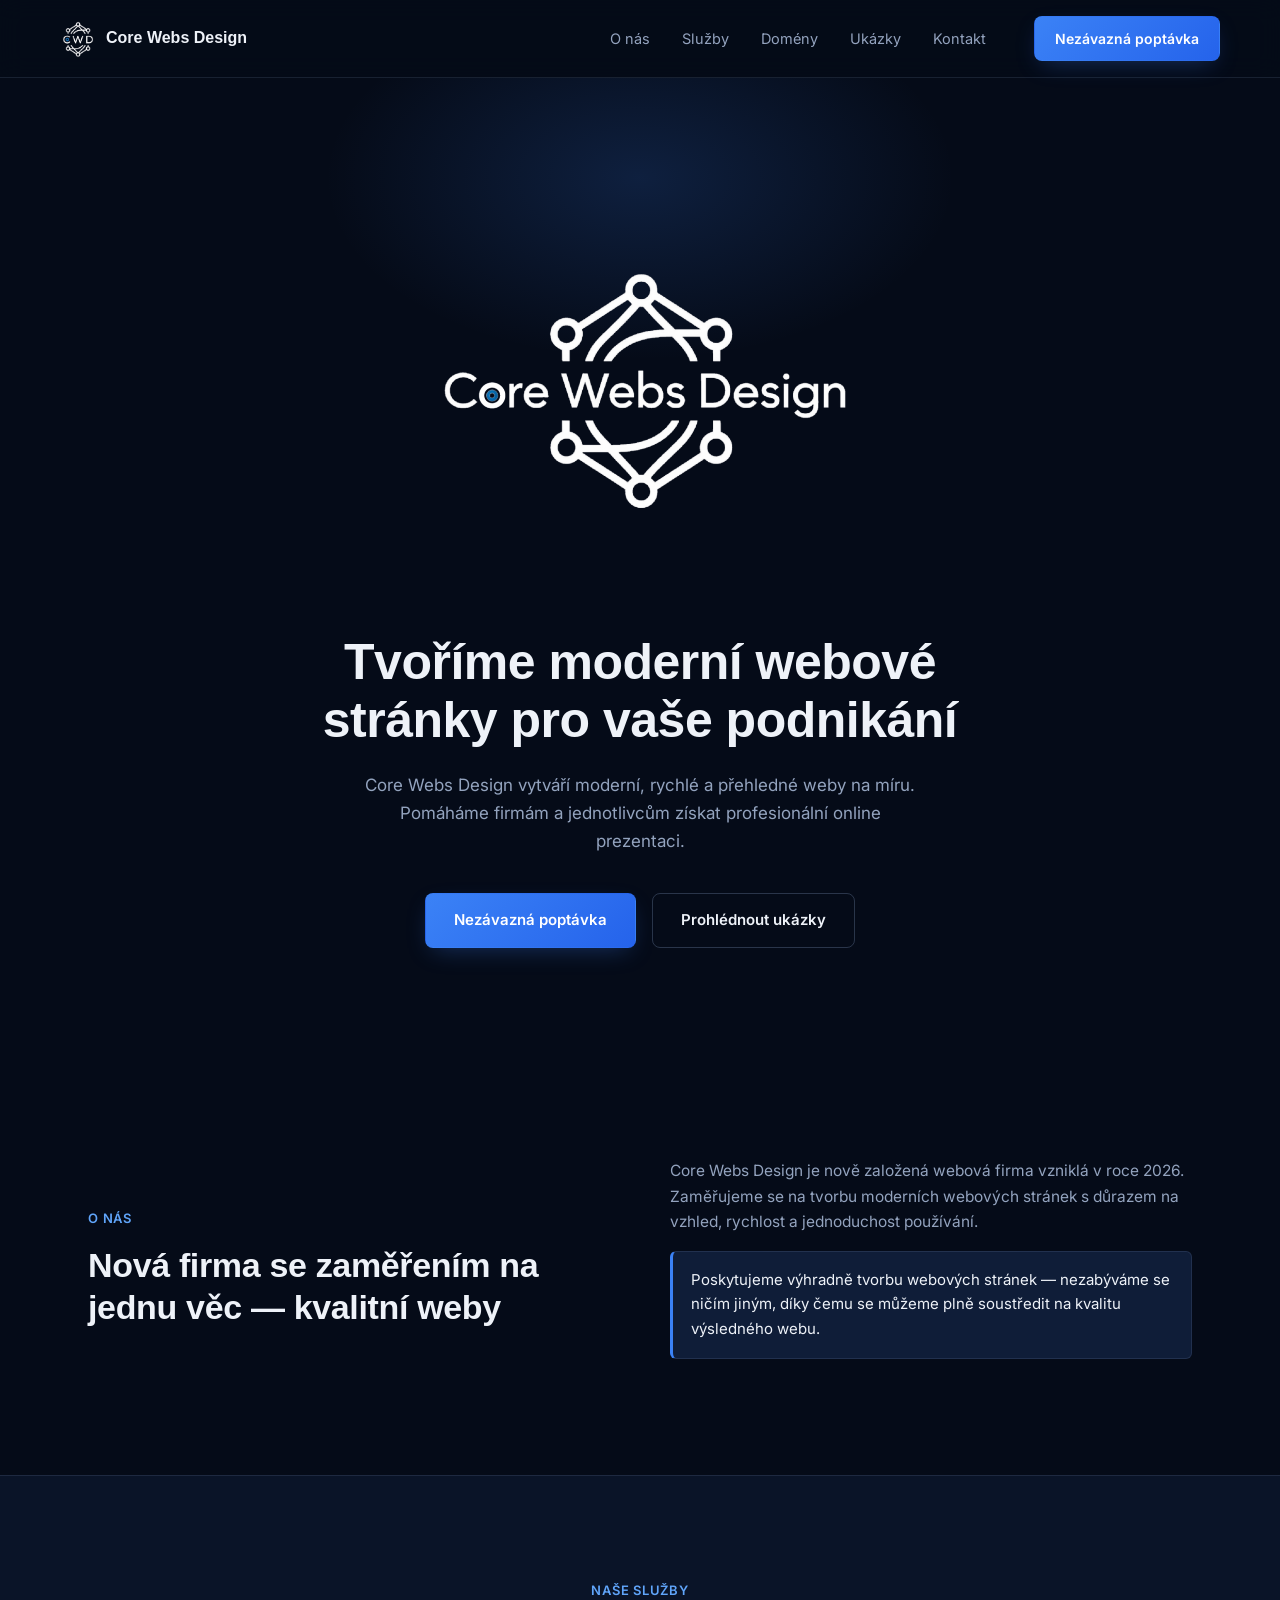
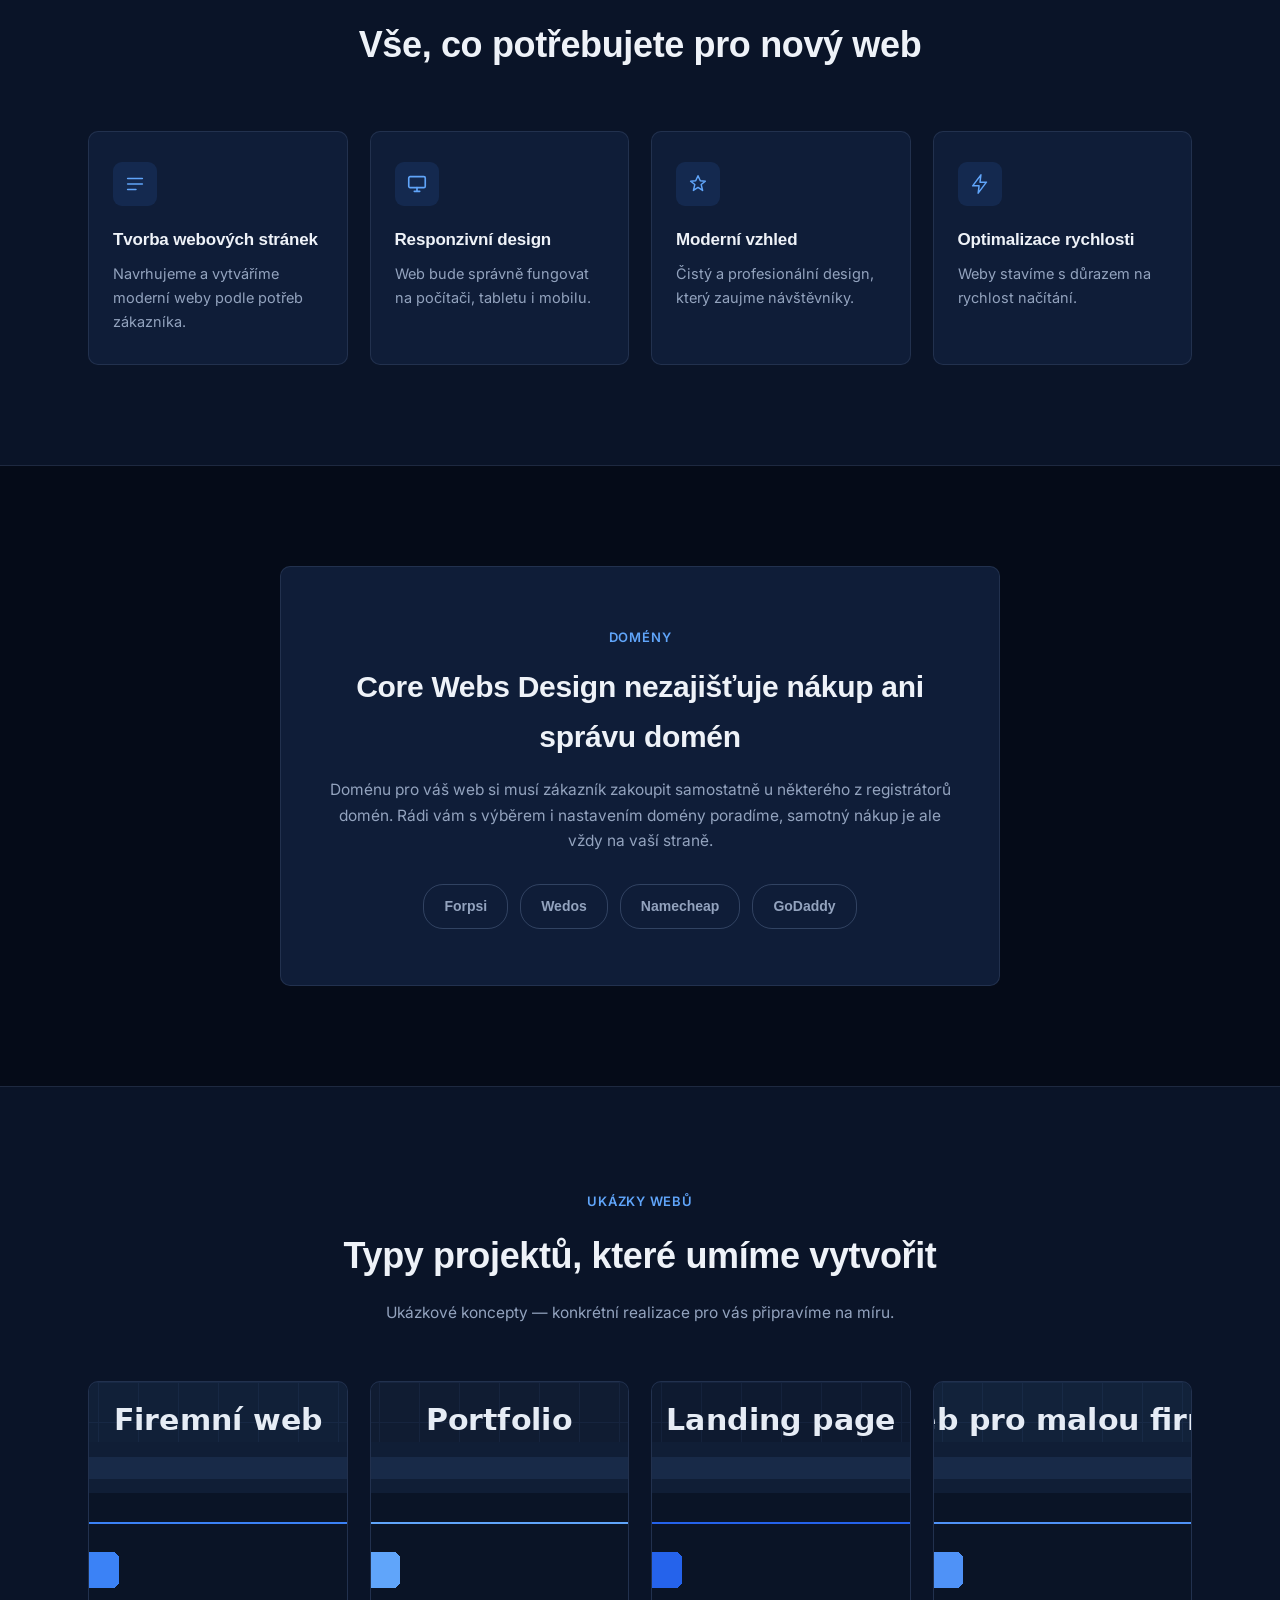
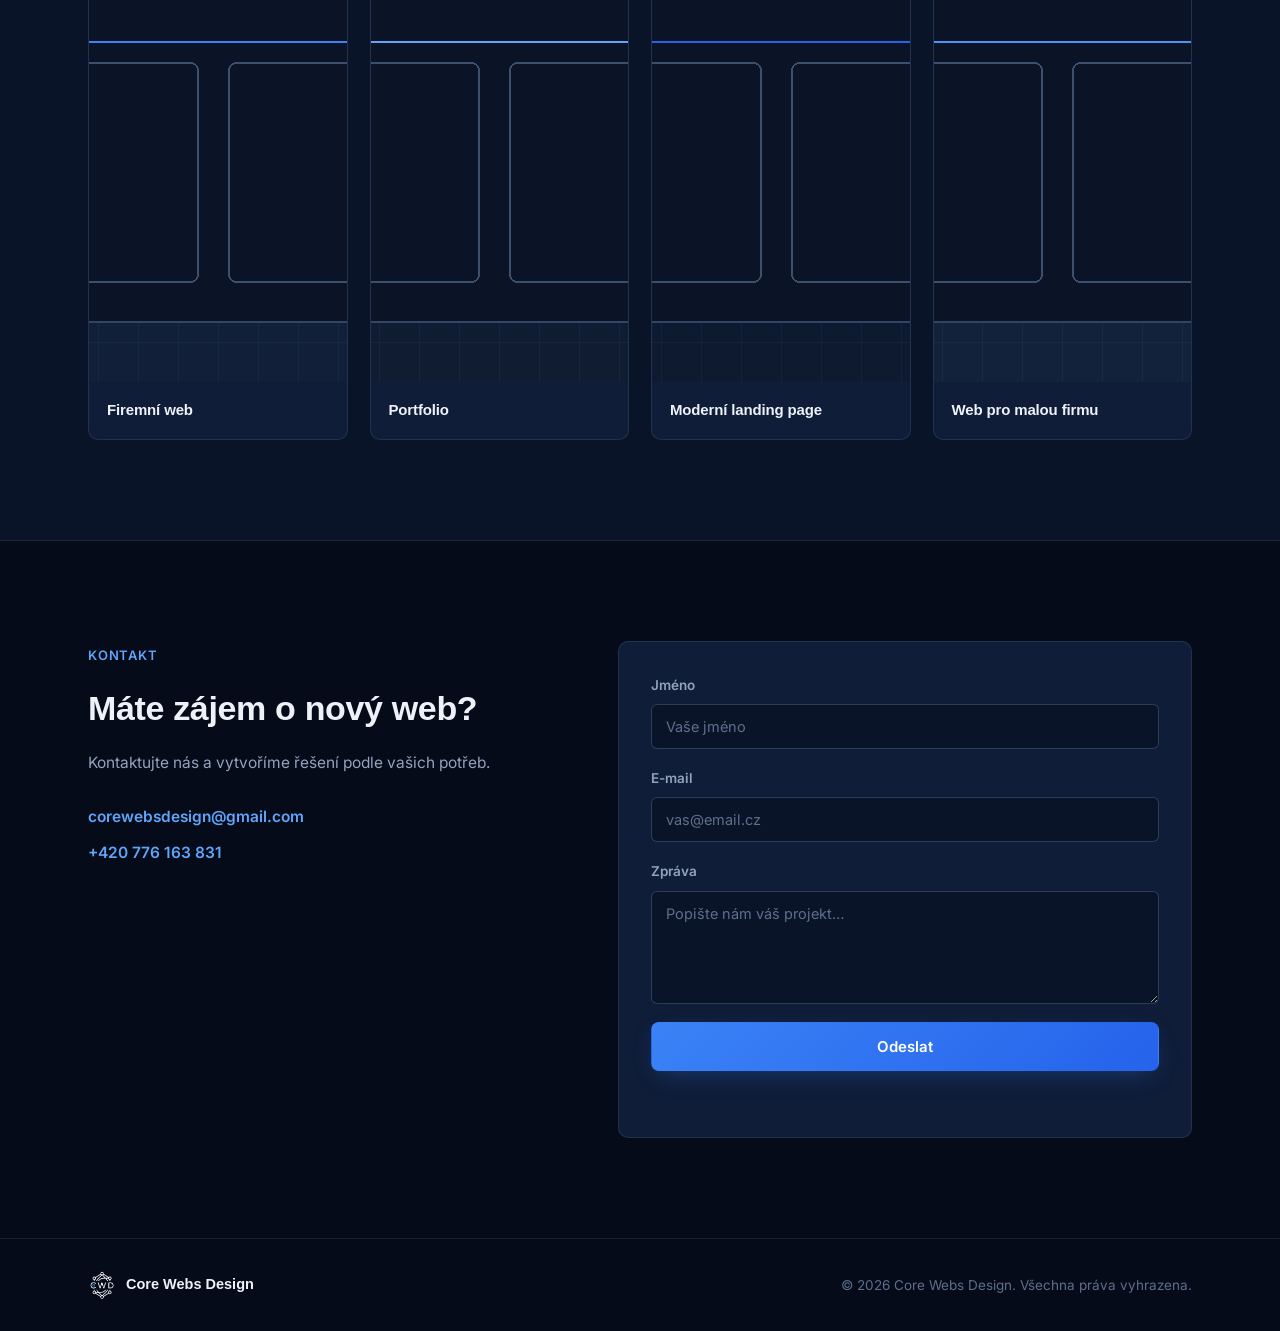
==== commit 0cfe48ba: "Add files via upload" ====
--- a/index.html
+++ b/index.html
@@ -5,14 +5,14 @@
 <meta name="viewport" content="width=device-width, initial-scale=1.0">
 <title>Core Webs Design — Tvorba moderních webových stránek</title>
 <meta name="description" content="Core Webs Design je nová webová firma založená v roce 2026. Navrhujeme a vytváříme moderní, rychlé a přehledné webové stránky na míru pro firmy i jednotlivce.">
-<link rel="icon" type="image/png" href="assets/mini.png">
-<link rel="apple-touch-icon" href="assets/mini.png">
+<link rel="icon" type="image/png" href="mini.png">
+<link rel="apple-touch-icon" href="mini.png">
 
 <link rel="preconnect" href="https://fonts.googleapis.com">
 <link rel="preconnect" href="https://fonts.gstatic.com" crossorigin>
 <link href="https://fonts.googleapis.com/css2?family=Plus+Jakarta+Sans:wght@500;600;700;800&family=Inter:wght@400;500;600&display=swap" rel="stylesheet">
 
-<link rel="stylesheet" href="css/style.css">
+<link rel="stylesheet" href="style.css">
 </head>
 <body>
 
@@ -20,7 +20,7 @@
 <header class="site-header" id="top">
   <div class="wrap header-inner">
     <a href="#top" class="brand" aria-label="Core Webs Design — úvodní stránka">
-      <img src="assets/mini.png" alt="Core Webs Design logo" class="brand-icon" width="36" height="36">
+      <img src="mini.png" alt="Core Webs Design logo" class="brand-icon" width="36" height="36">
       <span>Core Webs Design</span>
     </a>
 
@@ -54,7 +54,7 @@
   <!-- ============ 1. HERO ============ -->
   <section class="hero">
     <div class="wrap hero-inner">
-      <img src="assets/big.png" alt="Core Webs Design" class="hero-logo" width="420" height="103">
+      <img src="big.png" alt="Core Webs Design" class="hero-logo" width="420" height="103">
 
       <h1 class="reveal">Tvoříme moderní webové stránky pro vaše podnikání</h1>
       <p class="hero-text reveal">
@@ -168,19 +168,19 @@
 
       <div class="showcase-grid">
         <article class="showcase-card reveal">
-          <img src="assets/showcase-1.png" alt="Ukázka designu firemního webu" loading="lazy" width="800" height="600">
+          <img src="showcase-1.png" alt="Ukázka designu firemního webu" loading="lazy" width="800" height="600">
           <h3>Firemní web</h3>
         </article>
         <article class="showcase-card reveal">
-          <img src="assets/showcase-2.png" alt="Ukázka designu webového portfolia" loading="lazy" width="800" height="600">
+          <img src="showcase-2.png" alt="Ukázka designu webového portfolia" loading="lazy" width="800" height="600">
           <h3>Portfolio</h3>
         </article>
         <article class="showcase-card reveal">
-          <img src="assets/showcase-3.png" alt="Ukázka designu moderní landing page" loading="lazy" width="800" height="600">
+          <img src="showcase-3.png" alt="Ukázka designu moderní landing page" loading="lazy" width="800" height="600">
           <h3>Moderní landing page</h3>
         </article>
         <article class="showcase-card reveal">
-          <img src="assets/showcase-4.png" alt="Ukázka designu webu pro malou firmu" loading="lazy" width="800" height="600">
+          <img src="showcase-4.png" alt="Ukázka designu webu pro malou firmu" loading="lazy" width="800" height="600">
           <h3>Web pro malou firmu</h3>
         </article>
       </div>
@@ -228,13 +228,13 @@
 <footer class="site-footer">
   <div class="wrap footer-inner">
     <a href="#top" class="brand brand-footer">
-      <img src="assets/mini.png" alt="Core Webs Design logo" width="28" height="28">
+      <img src="mini.png" alt="Core Webs Design logo" width="28" height="28">
       <span>Core Webs Design</span>
     </a>
     <p>© 2026 Core Webs Design. Všechna práva vyhrazena.</p>
   </div>
 </footer>
 
-<script src="js/script.js"></script>
+<script src="script.js"></script>
 </body>
 </html>
--- a/style.css
+++ b/style.css
@@ -0,0 +1,435 @@
+/* ==========================================================
+   Core Webs Design — stylesheet
+   Elegant dark-blue theme, minimal, responsive
+   ========================================================== */
+
+:root{
+  /* colors */
+  --navy-950:#050B18;
+  --navy-900:#0A1428;
+  --navy-800:#0F1D38;
+  --navy-700:#152648;
+  --navy-line: rgba(148,172,214,0.14);
+  --navy-line-strong: rgba(148,172,214,0.26);
+
+  --text-primary:#EEF2F8;
+  --text-muted:#93A3BE;
+  --text-faint:#5E6E8C;
+
+  --blue-500:#3B82F6;
+  --blue-400:#60A5FA;
+  --blue-glow: rgba(59,130,246,0.35);
+
+  /* type */
+  --font-head:'Plus Jakarta Sans', sans-serif;
+  --font-body:'Inter', sans-serif;
+
+  /* layout */
+  --maxw: 1160px;
+  --radius: 10px;
+}
+
+*{ box-sizing:border-box; margin:0; padding:0; }
+
+html{ scroll-behavior:smooth; }
+
+body{
+  background:var(--navy-950);
+  color:var(--text-primary);
+  font-family:var(--font-body);
+  line-height:1.65;
+  -webkit-font-smoothing:antialiased;
+  overflow-x:hidden;
+}
+
+img{ max-width:100%; display:block; }
+
+a{ color:inherit; text-decoration:none; }
+
+ul{ list-style:none; }
+
+h1,h2,h3{ font-family:var(--font-head); font-weight:700; letter-spacing:-0.01em; color:var(--text-primary); }
+
+::selection{ background:var(--blue-500); color:#fff; }
+
+:focus-visible{ outline:2px solid var(--blue-400); outline-offset:3px; }
+
+.wrap{
+  max-width:var(--maxw);
+  margin:0 auto;
+  padding:0 28px;
+}
+
+/* ---------- Buttons ---------- */
+.btn{
+  display:inline-flex;
+  align-items:center;
+  justify-content:center;
+  gap:8px;
+  font-family:var(--font-body);
+  font-weight:600;
+  font-size:15px;
+  padding:14px 28px;
+  border-radius:8px;
+  border:1px solid transparent;
+  cursor:pointer;
+  transition:transform .2s ease, box-shadow .2s ease, background .2s ease, border-color .2s ease;
+}
+.btn-primary{
+  background:linear-gradient(135deg, var(--blue-500), #2563EB);
+  color:#fff;
+  box-shadow:0 8px 24px -8px var(--blue-glow);
+}
+.btn-primary:hover{
+  transform:translateY(-2px);
+  box-shadow:0 12px 30px -6px var(--blue-glow);
+}
+.btn-ghost{
+  background:transparent;
+  border-color:var(--navy-line-strong);
+  color:var(--text-primary);
+}
+.btn-ghost:hover{ border-color:var(--blue-400); color:var(--blue-400); }
+.btn-small{ padding:10px 20px; font-size:14px; }
+.btn-full{ width:100%; }
+
+/* ---------- Header ---------- */
+.site-header{
+  position:sticky;
+  top:0;
+  z-index:100;
+  background:rgba(5,11,24,0.82);
+  backdrop-filter:blur(12px);
+  -webkit-backdrop-filter:blur(12px);
+  border-bottom:1px solid var(--navy-line);
+}
+.header-inner{
+  display:flex;
+  align-items:center;
+  justify-content:space-between;
+  gap:24px;
+  padding:16px 0;
+}
+.brand{
+  display:flex;
+  align-items:center;
+  gap:10px;
+  font-family:var(--font-head);
+  font-weight:700;
+  font-size:16px;
+  flex-shrink:0;
+}
+.brand-icon{ border-radius:8px; }
+
+.main-nav{
+  display:flex;
+  gap:32px;
+  margin-left:auto;
+  margin-right:24px;
+}
+.main-nav a{
+  font-size:14.5px;
+  color:var(--text-muted);
+  position:relative;
+  transition:color .2s ease;
+}
+.main-nav a::after{
+  content:"";
+  position:absolute;
+  left:0; bottom:-6px;
+  width:0; height:1.5px;
+  background:var(--blue-400);
+  transition:width .25s ease;
+}
+.main-nav a:hover{ color:var(--text-primary); }
+.main-nav a:hover::after{ width:100%; }
+
+.nav-toggle{
+  display:none;
+  flex-direction:column;
+  justify-content:center;
+  gap:5px;
+  width:34px;
+  height:34px;
+  background:none;
+  border:none;
+  cursor:pointer;
+}
+.nav-toggle span{
+  display:block;
+  width:100%;
+  height:2px;
+  background:var(--text-primary);
+  border-radius:2px;
+  transition:transform .25s ease, opacity .25s ease;
+}
+.nav-toggle.open span:nth-child(1){ transform:translateY(7px) rotate(45deg); }
+.nav-toggle.open span:nth-child(2){ opacity:0; }
+.nav-toggle.open span:nth-child(3){ transform:translateY(-7px) rotate(-45deg); }
+
+.mobile-nav{
+  display:none;
+  flex-direction:column;
+  gap:4px;
+  padding:8px 28px 22px;
+  border-top:1px solid var(--navy-line);
+}
+.mobile-nav a{
+  padding:12px 4px;
+  font-size:15px;
+  color:var(--text-muted);
+  border-bottom:1px solid var(--navy-line);
+}
+.mobile-nav .btn{ margin-top:14px; }
+.mobile-nav.open{ display:flex; }
+
+/* ---------- Hero ---------- */
+.hero{
+  position:relative;
+  padding:100px 0 110px;
+  text-align:center;
+  overflow:hidden;
+}
+.hero-glow{
+  position:absolute;
+  top:-160px; left:50%;
+  transform:translateX(-50%);
+  width:900px; height:520px;
+  background:radial-gradient(closest-side, var(--blue-glow), transparent 70%);
+  opacity:0.5;
+  pointer-events:none;
+  z-index:0;
+}
+.hero-inner{ position:relative; z-index:1; display:flex; flex-direction:column; align-items:center; }
+.hero-logo{
+  width:min(420px, 70vw);
+  height:auto;
+  margin-bottom:36px;
+}
+.hero h1{
+  font-size:clamp(30px, 4.6vw, 50px);
+  line-height:1.15;
+  max-width:760px;
+  margin-bottom:22px;
+}
+.hero-text{
+  color:var(--text-muted);
+  font-size:17px;
+  max-width:560px;
+  margin-bottom:38px;
+}
+.hero-cta{ display:flex; gap:16px; flex-wrap:wrap; justify-content:center; }
+
+/* ---------- Sections (generic) ---------- */
+.section{ padding:100px 0; }
+.section-alt{ background:var(--navy-900); border-top:1px solid var(--navy-line); border-bottom:1px solid var(--navy-line); }
+
+.eyebrow{
+  display:inline-block;
+  font-size:13px;
+  font-weight:600;
+  letter-spacing:0.06em;
+  text-transform:uppercase;
+  color:var(--blue-400);
+  margin-bottom:14px;
+}
+
+.section-title{ text-align:center; max-width:640px; margin:0 auto 56px; }
+.section-title h2{ font-size:clamp(26px,3.2vw,36px); margin-bottom:14px; }
+.section-desc{ color:var(--text-muted); font-size:15.5px; }
+
+/* ---------- O nás ---------- */
+.about-grid{
+  display:grid;
+  grid-template-columns:1fr 1fr;
+  gap:60px;
+  align-items:center;
+}
+.about-grid h2{ font-size:clamp(24px,3vw,34px); line-height:1.25; }
+.about-grid p{ color:var(--text-muted); font-size:15.5px; margin-bottom:16px; }
+.highlight-note{
+  color:var(--text-primary) !important;
+  background:var(--navy-800);
+  border:1px solid var(--navy-line);
+  border-left:3px solid var(--blue-500);
+  padding:16px 18px;
+  border-radius:6px;
+  font-size:15px !important;
+}
+
+/* ---------- Services cards ---------- */
+.cards-grid{
+  display:grid;
+  grid-template-columns:repeat(4, 1fr);
+  gap:22px;
+}
+.service-card{
+  background:var(--navy-800);
+  border:1px solid var(--navy-line);
+  border-radius:var(--radius);
+  padding:30px 24px;
+  transition:transform .25s ease, border-color .25s ease, box-shadow .25s ease;
+}
+.service-card:hover{
+  transform:translateY(-6px);
+  border-color:var(--navy-line-strong);
+  box-shadow:0 20px 40px -20px rgba(0,0,0,0.5);
+}
+.service-icon{
+  width:44px; height:44px;
+  display:flex; align-items:center; justify-content:center;
+  border-radius:9px;
+  background:rgba(59,130,246,0.12);
+  color:var(--blue-400);
+  margin-bottom:20px;
+}
+.service-icon svg{ width:22px; height:22px; }
+.service-card h3{ font-size:17px; margin-bottom:8px; }
+.service-card p{ color:var(--text-muted); font-size:14.5px; }
+
+/* ---------- Domény ---------- */
+.domain-box{
+  max-width:720px;
+  margin:0 auto;
+  text-align:center;
+  background:var(--navy-800);
+  border:1px solid var(--navy-line);
+  border-radius:var(--radius);
+  padding:56px 44px;
+}
+.domain-box h2{ font-size:clamp(22px,2.8vw,30px); margin-bottom:16px; }
+.domain-box p{ color:var(--text-muted); font-size:15.5px; margin-bottom:30px; }
+.domain-list{
+  display:flex;
+  flex-wrap:wrap;
+  justify-content:center;
+  gap:12px;
+}
+.domain-list li{
+  font-family:var(--font-head);
+  font-weight:600;
+  font-size:14px;
+  padding:10px 20px;
+  border-radius:20px;
+  border:1px solid var(--navy-line-strong);
+  color:var(--text-muted);
+}
+
+/* ---------- Ukázky webů ---------- */
+.showcase-grid{
+  display:grid;
+  grid-template-columns:repeat(4, 1fr);
+  gap:22px;
+}
+.showcase-card{
+  border:1px solid var(--navy-line);
+  border-radius:var(--radius);
+  overflow:hidden;
+  background:var(--navy-800);
+  transition:transform .25s ease, border-color .25s ease;
+}
+.showcase-card:hover{ transform:translateY(-6px); border-color:var(--navy-line-strong); }
+.showcase-card img{ width:100%; aspect-ratio:4/3; object-fit:cover; }
+.showcase-card h3{
+  font-size:15px;
+  font-weight:600;
+  padding:16px 18px;
+}
+
+/* ---------- Kontakt ---------- */
+.contact-grid{
+  display:grid;
+  grid-template-columns:0.9fr 1.1fr;
+  gap:60px;
+}
+.contact-grid h2{ font-size:clamp(24px,3vw,34px); margin-bottom:14px; }
+.contact-grid > div > p{ color:var(--text-muted); font-size:15.5px; margin-bottom:28px; }
+.contact-info{ display:flex; flex-direction:column; gap:10px; }
+.contact-info a{
+  font-weight:600;
+  color:var(--blue-400);
+  font-size:15.5px;
+  transition:color .2s ease;
+}
+.contact-info a:hover{ color:var(--text-primary); }
+
+.contact-form{
+  background:var(--navy-800);
+  border:1px solid var(--navy-line);
+  border-radius:var(--radius);
+  padding:32px;
+}
+.form-row{ margin-bottom:18px; display:flex; flex-direction:column; gap:8px; }
+.form-row label{ font-size:13.5px; font-weight:600; color:var(--text-muted); }
+.form-row input,
+.form-row textarea{
+  background:var(--navy-900);
+  border:1px solid var(--navy-line-strong);
+  border-radius:6px;
+  padding:13px 14px;
+  font-family:var(--font-body);
+  font-size:14.5px;
+  color:var(--text-primary);
+  resize:vertical;
+  transition:border-color .2s ease;
+}
+.form-row input:focus,
+.form-row textarea:focus{ border-color:var(--blue-400); outline:none; }
+.form-row input::placeholder,
+.form-row textarea::placeholder{ color:var(--text-faint); }
+
+.form-status{
+  margin-top:14px;
+  font-size:14px;
+  text-align:center;
+  color:var(--blue-400);
+  min-height:20px;
+}
+
+/* ---------- Footer ---------- */
+.site-footer{ border-top:1px solid var(--navy-line); padding:32px 0; }
+.footer-inner{
+  display:flex;
+  align-items:center;
+  justify-content:space-between;
+  flex-wrap:wrap;
+  gap:14px;
+}
+.brand-footer{ font-size:14.5px; }
+.footer-inner p{ color:var(--text-faint); font-size:13.5px; }
+
+/* ---------- Reveal-on-scroll animation ---------- */
+.reveal{
+  opacity:0;
+  transform:translateY(18px);
+  transition:opacity .7s ease, transform .7s ease;
+}
+.reveal.in-view{ opacity:1; transform:translateY(0); }
+
+@media (prefers-reduced-motion: reduce){
+  .reveal{ opacity:1; transform:none; transition:none; }
+  html{ scroll-behavior:auto; }
+}
+
+/* ---------- Responsive ---------- */
+@media (max-width:960px){
+  .cards-grid{ grid-template-columns:repeat(2, 1fr); }
+  .showcase-grid{ grid-template-columns:repeat(2, 1fr); }
+  .about-grid{ grid-template-columns:1fr; gap:20px; }
+  .contact-grid{ grid-template-columns:1fr; }
+}
+
+@media (max-width:780px){
+  .main-nav{ display:none; }
+  .header-inner > .btn-small{ display:none; }
+  .nav-toggle{ display:flex; }
+}
+
+@media (max-width:560px){
+  .wrap{ padding:0 20px; }
+  .hero{ padding:70px 0 80px; }
+  .section{ padding:70px 0; }
+  .cards-grid{ grid-template-columns:1fr; }
+  .showcase-grid{ grid-template-columns:1fr; }
+  .domain-box{ padding:36px 24px; }
+}
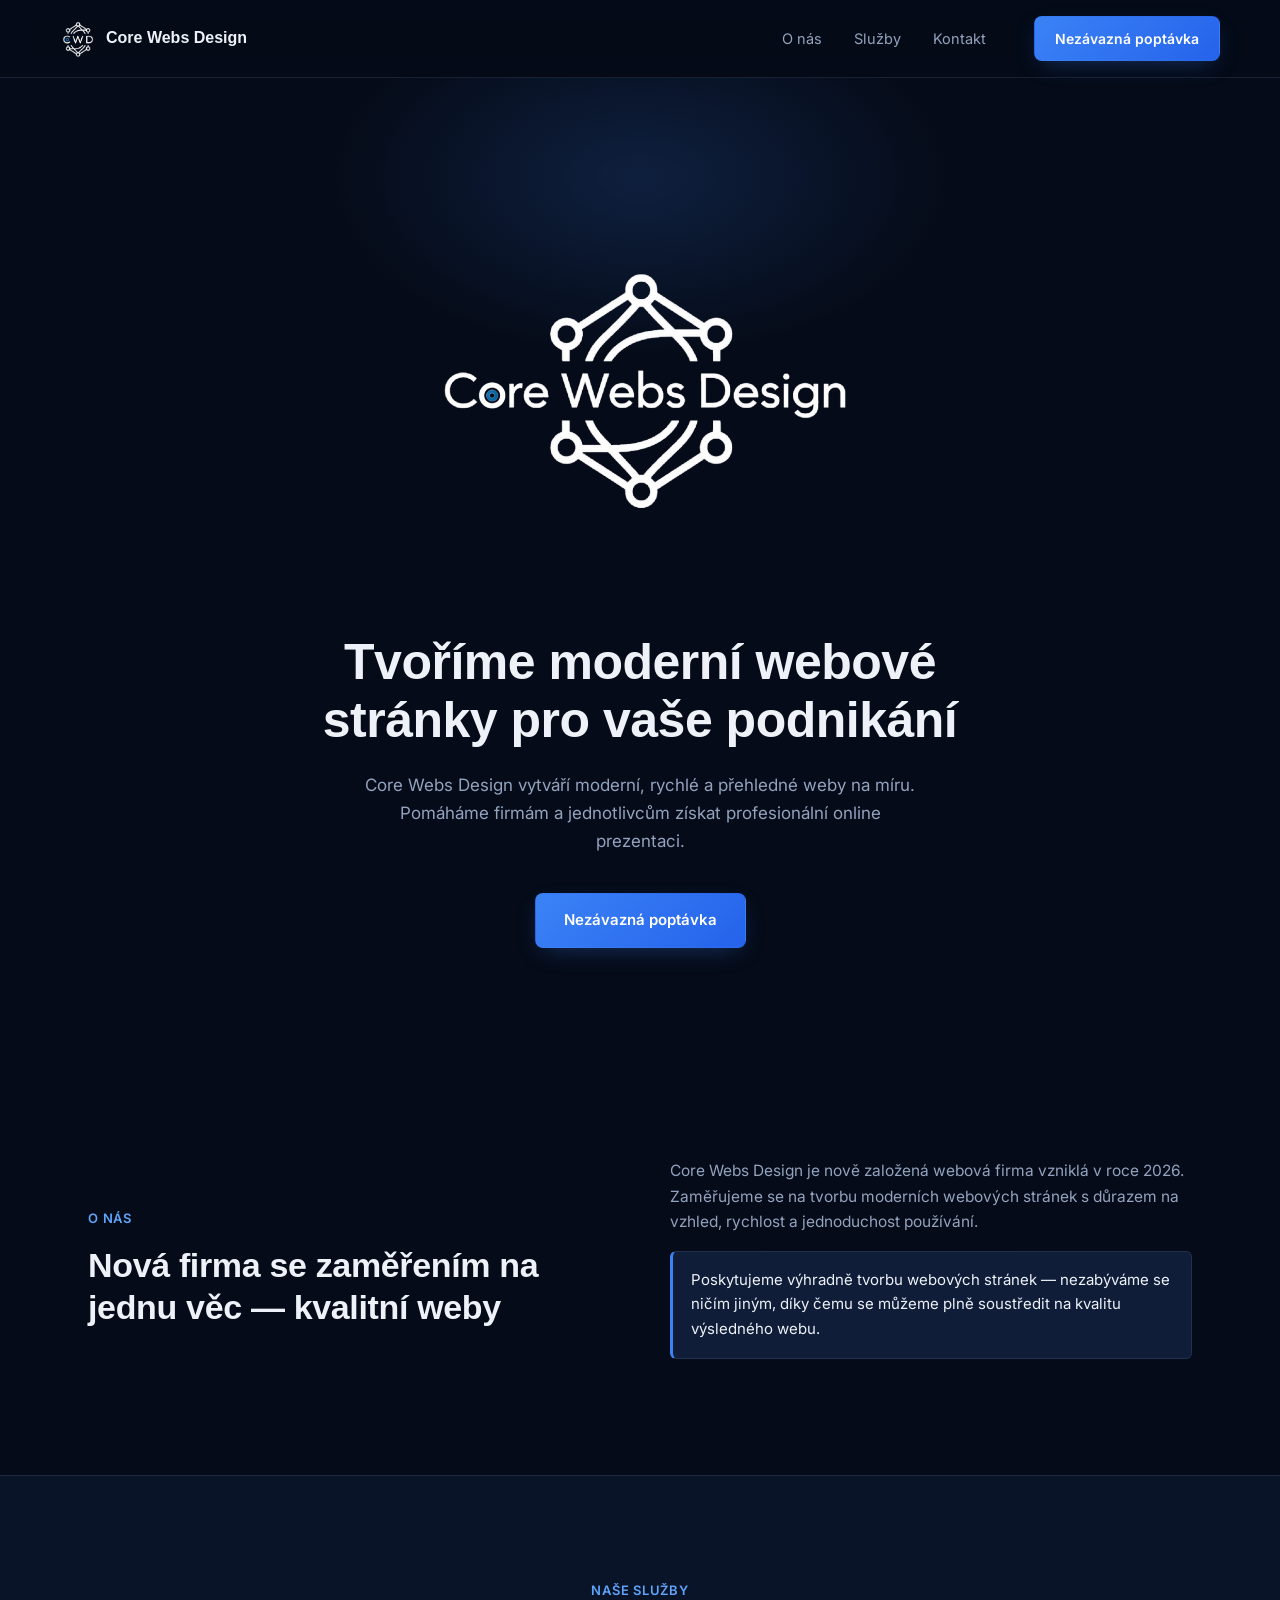
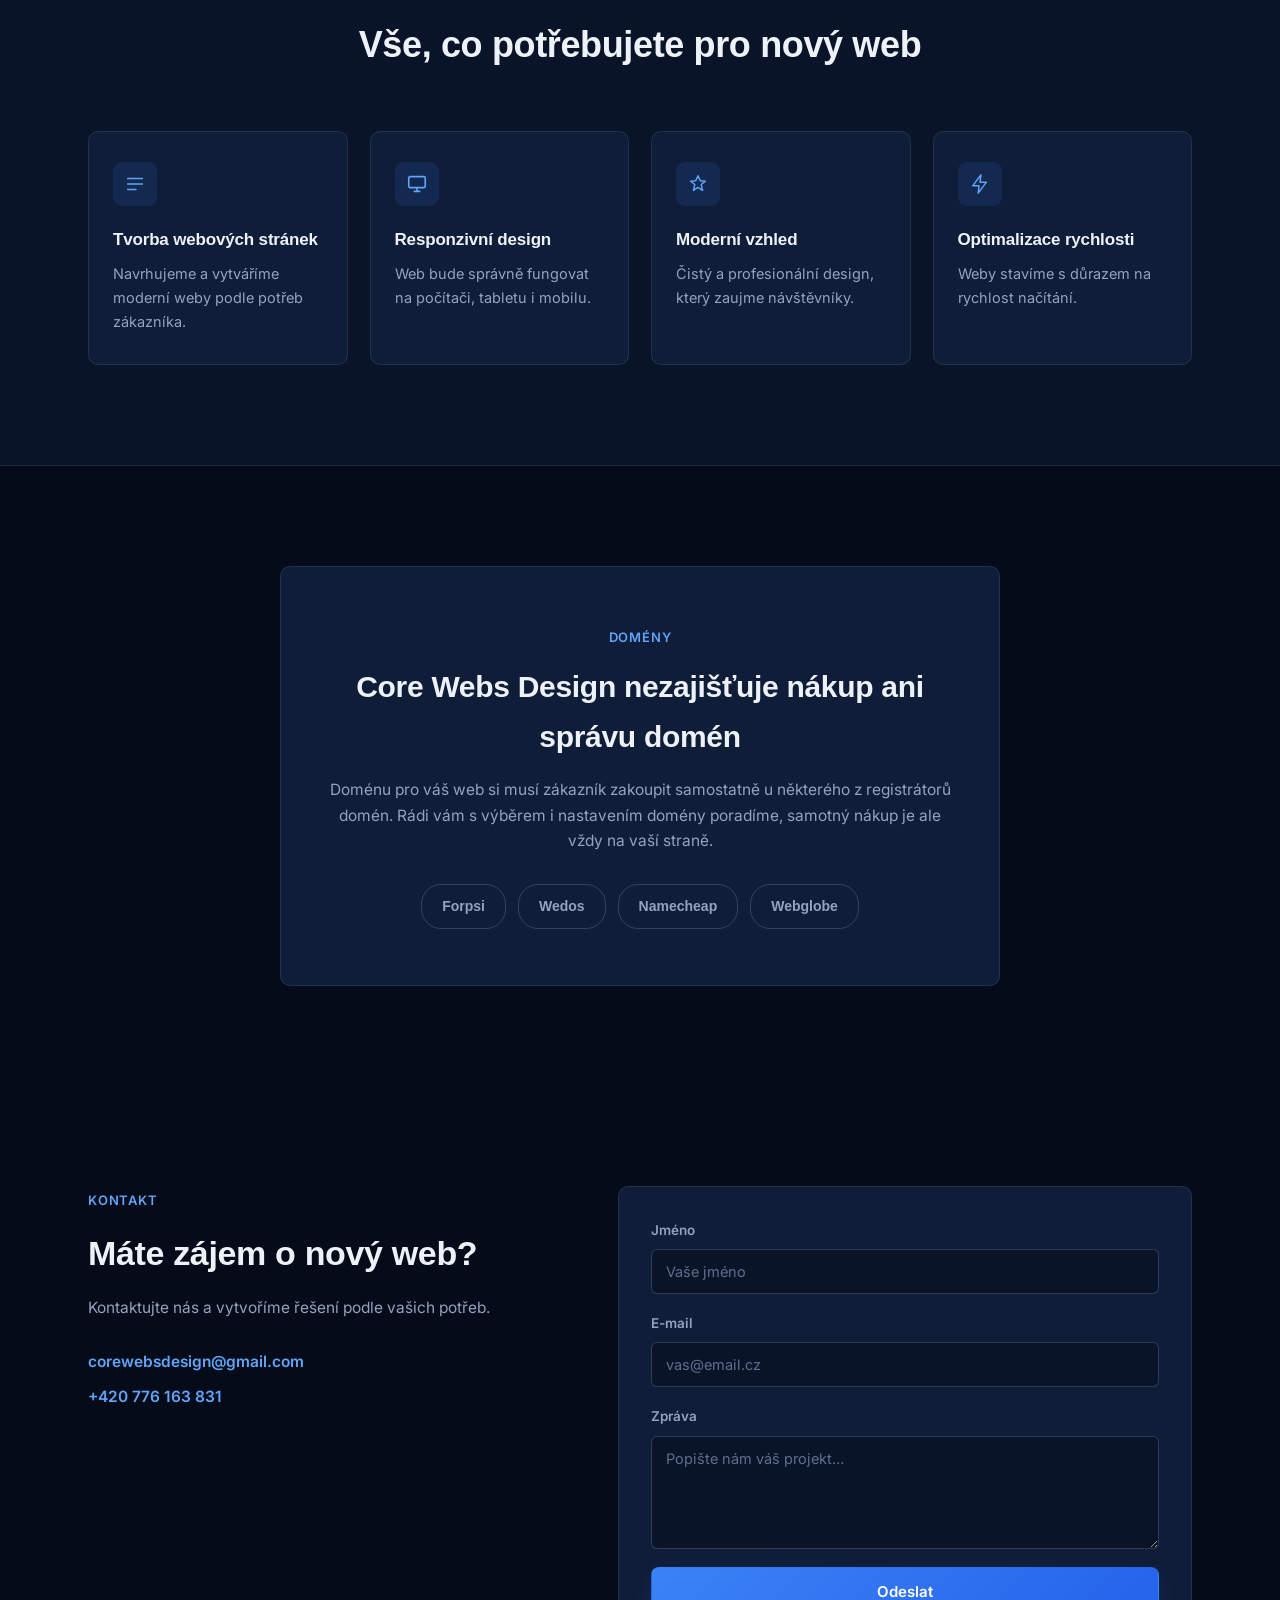
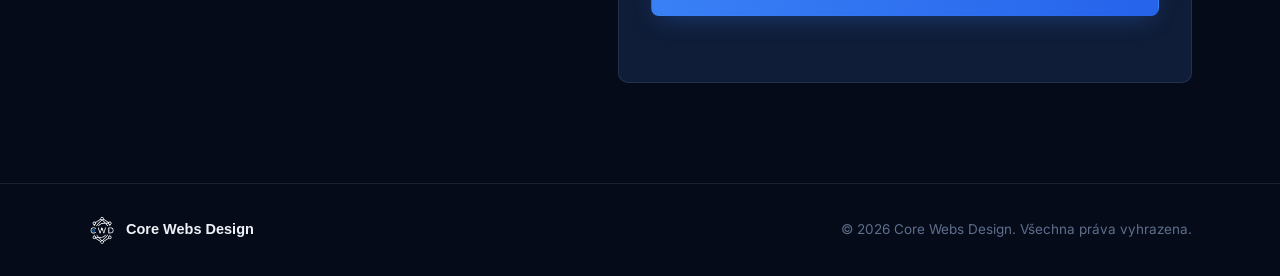
==== commit e37caec1: "Add files via upload" ====
--- a/index.html
+++ b/index.html
@@ -27,8 +27,6 @@
     <nav class="main-nav" aria-label="Hlavní navigace">
       <a href="#o-nas">O nás</a>
       <a href="#sluzby">Služby</a>
-      <a href="#domeny">Domény</a>
-      <a href="#ukazky">Ukázky</a>
       <a href="#kontakt">Kontakt</a>
     </nav>
 
@@ -42,8 +40,6 @@
   <nav class="mobile-nav" id="mobileNav" aria-label="Mobilní navigace">
     <a href="#o-nas">O nás</a>
     <a href="#sluzby">Služby</a>
-    <a href="#domeny">Domény</a>
-    <a href="#ukazky">Ukázky</a>
     <a href="#kontakt">Kontakt</a>
     <a href="#kontakt" class="btn btn-primary">Nezávazná poptávka</a>
   </nav>
@@ -63,7 +59,6 @@
       </p>
       <div class="hero-cta reveal">
         <a href="#kontakt" class="btn btn-primary">Nezávazná poptávka</a>
-        <a href="#ukazky" class="btn btn-ghost">Prohlédnout ukázky</a>
       </div>
     </div>
     <div class="hero-glow" aria-hidden="true"></div>
@@ -148,41 +143,11 @@
           samotný nákup je ale vždy na vaší straně.
         </p>
         <ul class="domain-list" aria-label="Příklady registrátorů domén">
-          <li>Forpsi</li>
-          <li>Wedos</li>
-          <li>Namecheap</li>
-          <li>GoDaddy</li>
+          <li><a href="https://www.forpsi.com/" target="_blank" rel="noopener noreferrer">Forpsi</a></li>
+          <li><a href="https://www.wedos.com/" target="_blank" rel="noopener noreferrer">Wedos</a></li>
+          <li><a href="https://www.namecheap.com/" target="_blank" rel="noopener noreferrer">Namecheap</a></li>
+          <li><a href="https://www.webglobe.cz/" target="_blank" rel="noopener noreferrer">Webglobe</a></li>
         </ul>
-      </div>
-    </div>
-  </section>
-
-  <!-- ============ 5. UKÁZKY WEBŮ ============ -->
-  <section class="section section-alt" id="ukazky">
-    <div class="wrap">
-      <div class="section-title reveal">
-        <span class="eyebrow">Ukázky webů</span>
-        <h2>Typy projektů, které umíme vytvořit</h2>
-        <p class="section-desc">Ukázkové koncepty — konkrétní realizace pro vás připravíme na míru.</p>
-      </div>
-
-      <div class="showcase-grid">
-        <article class="showcase-card reveal">
-          <img src="showcase-1.png" alt="Ukázka designu firemního webu" loading="lazy" width="800" height="600">
-          <h3>Firemní web</h3>
-        </article>
-        <article class="showcase-card reveal">
-          <img src="showcase-2.png" alt="Ukázka designu webového portfolia" loading="lazy" width="800" height="600">
-          <h3>Portfolio</h3>
-        </article>
-        <article class="showcase-card reveal">
-          <img src="showcase-3.png" alt="Ukázka designu moderní landing page" loading="lazy" width="800" height="600">
-          <h3>Moderní landing page</h3>
-        </article>
-        <article class="showcase-card reveal">
-          <img src="showcase-4.png" alt="Ukázka designu webu pro malou firmu" loading="lazy" width="800" height="600">
-          <h3>Web pro malou firmu</h3>
-        </article>
       </div>
     </div>
   </section>
@@ -237,4 +202,4 @@
 
 <script src="script.js"></script>
 </body>
-</html>
+</html>
--- a/style.css
+++ b/style.css
@@ -305,7 +305,8 @@
   justify-content:center;
   gap:12px;
 }
-.domain-list li{
+.domain-list li{ display:flex; }
+.domain-list a{
   font-family:var(--font-head);
   font-weight:600;
   font-size:14px;
@@ -313,6 +314,12 @@
   border-radius:20px;
   border:1px solid var(--navy-line-strong);
   color:var(--text-muted);
+  transition:color .2s ease, border-color .2s ease, background .2s ease;
+}
+.domain-list a:hover{
+  color:var(--text-primary);
+  border-color:var(--blue-400);
+  background:rgba(59,130,246,0.1);
 }
 
 /* ---------- Ukázky webů ---------- */
@@ -432,4 +439,4 @@
   .cards-grid{ grid-template-columns:1fr; }
   .showcase-grid{ grid-template-columns:1fr; }
   .domain-box{ padding:36px 24px; }
-}
+}
